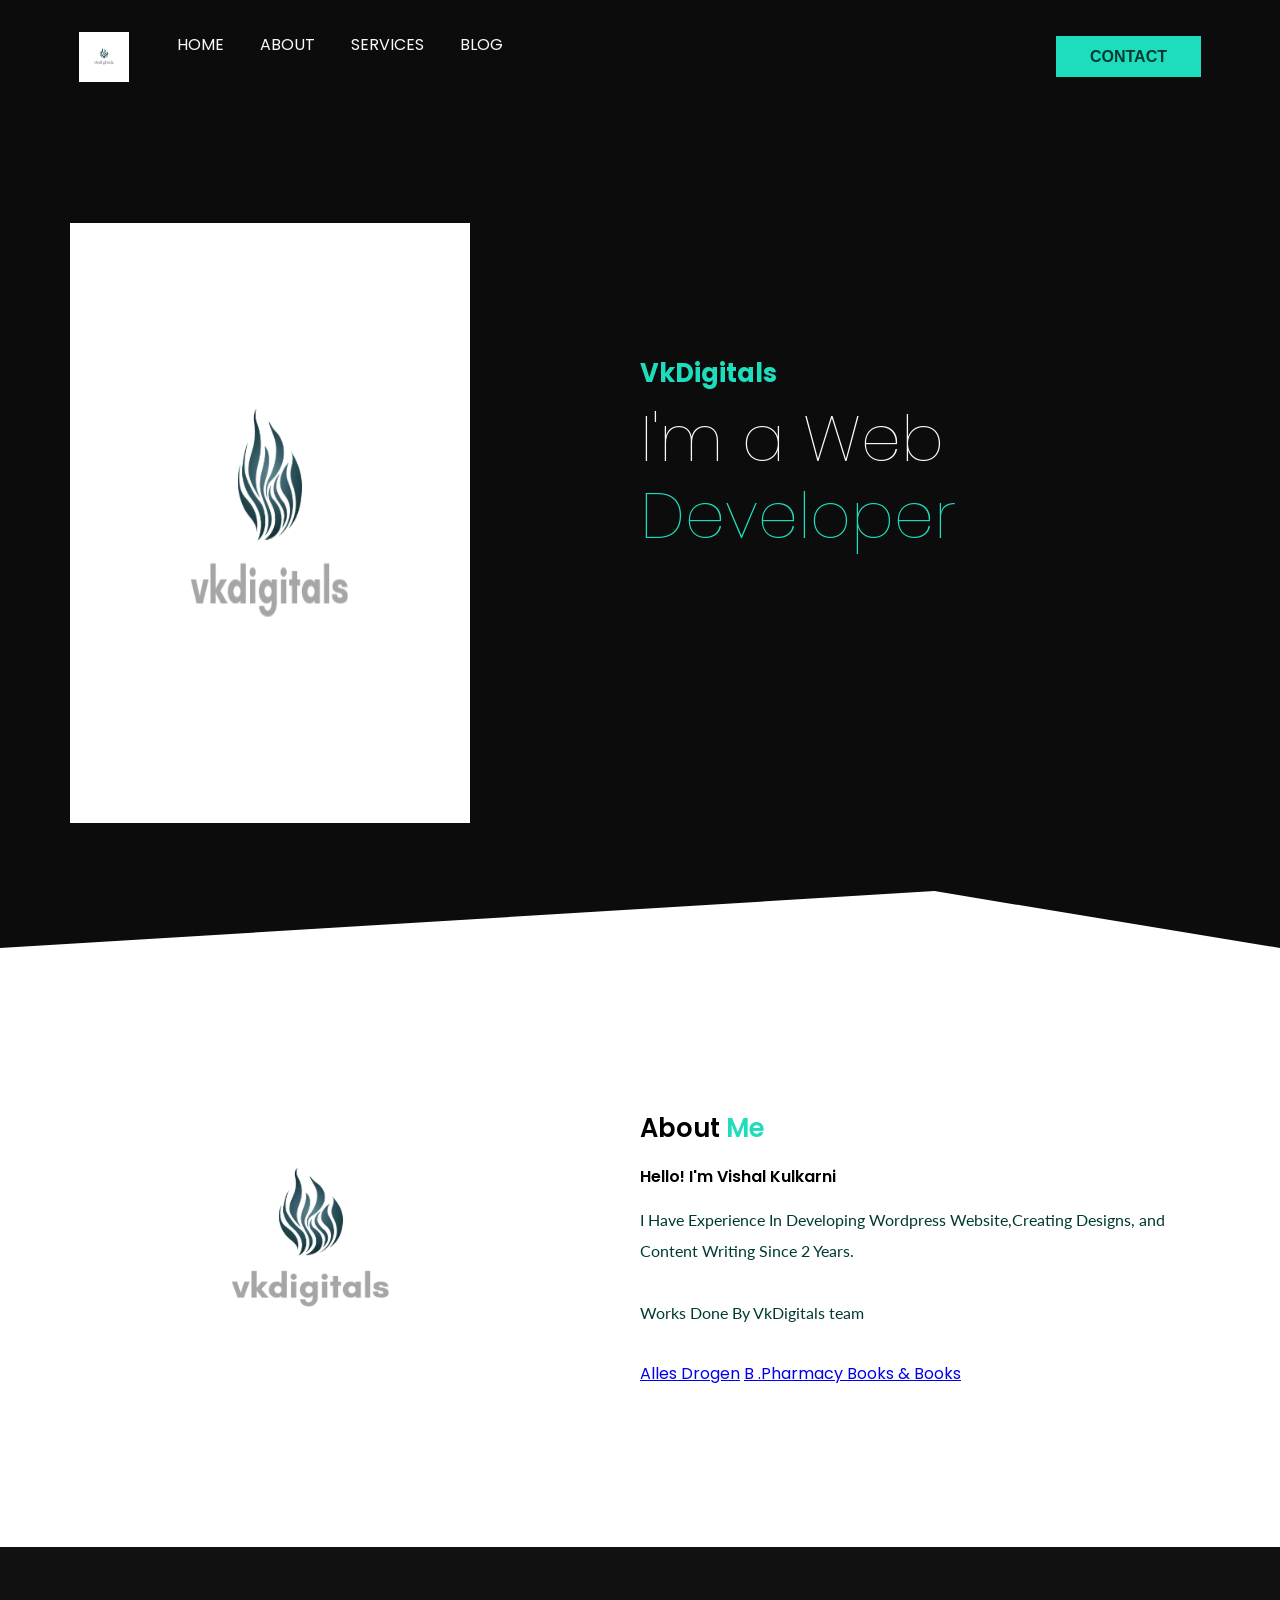
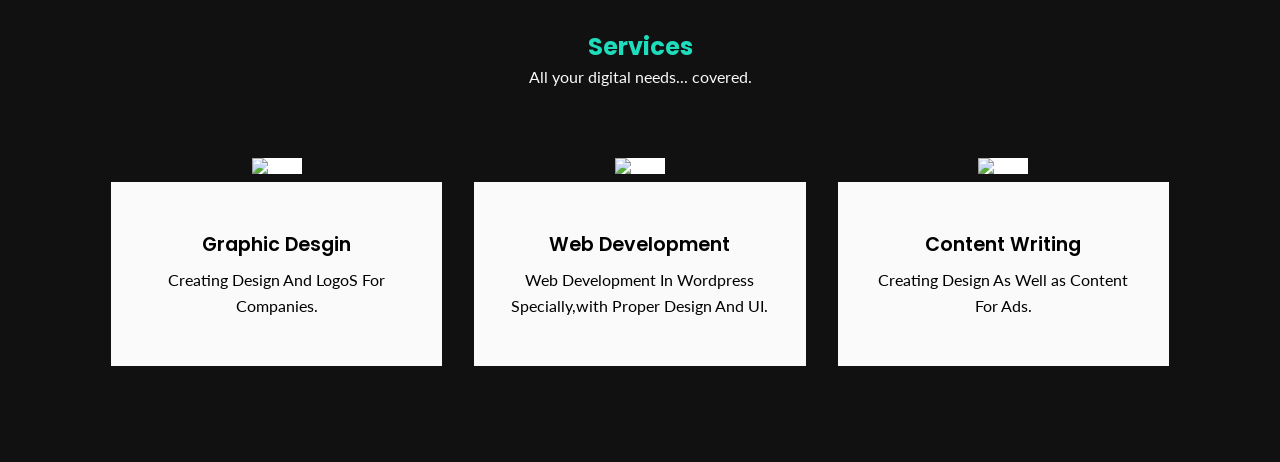
==== index.html @ 3aa5306c "Update index.html" ====
<!DOCTYPE html>
<html lang="en">

<head>
    <meta http-equiv="X-UA-Compatible" content="IE=edge" />
    <meta name="viewport" content="width=device-width, initial-scale=1.0" />
    <link rel="preconnect" href="https://fonts.googleapis.com" />
    <link rel="preconnect" href="https://fonts.gstatic.com" crossorigin />
    <link rel="preconnect" href="https://fonts.googleapis.com" />
    <link rel="preconnect" href="https://fonts.gstatic.com" crossorigin />
    <link href="https://fonts.googleapis.com/css2?family=Lato:wght@100;400;700&family=Poppins:wght@200&display=swap"
        rel="stylesheet" />
    <link href="https://fonts.googleapis.com/css2?family=Poppins:wght@200&display=swap" rel="stylesheet" />
    <style type="text/css">@import "utilities.css";
:root {
  --primary: rgb(29, 221, 189);
  --bgDark: rgb(12, 12, 12);
  --white: rgb(250, 250, 250);
  --secondary: rgb(0, 59, 50);
  --bgLight: rgb(190, 181, 181);
}

* {
  padding: 0;
  margin: 0;
  box-sizing: border-box;
  -webkit-font-smoothing: antialiased;
}
header {
  background-color: var(--bgDark);
  clip-path: polygon(0 0, 100% 0, 100% 100%, 73% 94%, 0 100%);
}
header nav .left a {
  color: var(--white);
  text-decoration: none;
  margin-right: 2rem;
  text-transform: uppercase;
  transition: all 0.2s ease;
}
header nav .left a:hover {
  color: var(--primary);
}
header nav {
  padding: 2rem 0;
}
header nav .logo {
  margin-right: 3rem;
}

body {
  font-family: "Poppins", sans-serif;
}
.container {
  max-width: 1152px;
  padding: 0 15px;
  margin: 0 auto;
}
.hero {
  padding-top: 2rem;
  padding-bottom: 3rem;
}
.hero .left img {
  width: 400px;
  height: 600px;
  margin: 70px;
}
.hero .right {
  color: var(--white);
  margin-top: -7rem;
}
.hero .right h6 {
  font-size: 1.6rem;
  color: var(--primary);
  margin-bottom: 0.5rem;
}
.hero .right h1 {
  font-size: 4rem;
  font-weight: 100;
  line-height: 1.2;
  margin-bottom: 2rem;
}
.hero .right h1 span {
  color: var(--primary);
}
.hero .right p {
  line-height: 1.9;
  margin-bottom: 2rem;
}

section {
  padding: 6rem;
}
section.about h1 {
  margin-bottom: 1rem;
  font-size: 1.6rem;
  font-weight: 600;
}
section.about h1 span {
  color: var(--primary);
}
section.about h3 {
  font-size: 1rem;
  margin-bottom: 1rem;
  font-weight: 600;
}
section.about p {
  font-family: "Lato", sans-serif;
  color: var(--secondary);
  line-height: 1.9rem;
  margin-bottom: 2rem;
}
section.about .socials {
  display: flex;
}
section.about .socials a {
  display: flex;
  align-items: center;
  justify-content: center;
  width: 35px;
  margin-right: 0.8rem;
  border-radius: 50%;
}
section.about .socials a:hover {
  background: var(--primary);
}

section.services {
  background: rgb(17, 17, 17);
}
.services-head {
  color: rgb(10, 9, 9);
  text-align: center;
  margin-bottom: 1rem;
  line-height: 0.5rem;
  color: var(--primary);
}
.services-head + p {
  color: var(--white);
  font-family: "Lato", sans-serif;
  margin-bottom: 1rem;
  text-align: center;
  margin-bottom: 6rem;
  font-weight: 400;
}
.card img {
  width: 50px;
  background: white;
}
section.services .card-grid {
  display: grid;
  grid-template-columns: repeat(3, 1fr);
  column-gap: 2rem;
}
section.services .card-grid .card {
  background: var(--white);
  padding: 3rem 2rem;
  position: relative;
  text-align: center;
  transition: all 0.2s ease;
}
section.services .card-grid .card img {
  position: absolute;
  top: -1.5rem;
  left: 50%;
  transform: translateX(-50%);
  color: var();
}
section.services .card-grid .card h2 {
  font-weight: 600;
  font-size: 1.2rem;
  margin-bottom: 0.5rem;
}
section.services .card-grid .card p {
  font-family: "Lato", sans-serif;
  color: var(--seconday);
  line-height: 1.6;
}
section.services .card-grid .card:hover {
  background: var(--primary);
}
section.services .card-grid .card:hover h2 {
  color: var(--white);
}
section.services .card-grid .card:hover p {
  color: var(--white);
}
.flex {
  display: flex;
}
.items-centre {
  align-items: center;
}
.justify-between {
  justify-content: space-between;
}
.justify-center {
  justify-content: center;
}
.justify-right {
  justify-content: right;
}
.btn {
  padding: 0.6rem 2rem;
  font-size: 1rem;
  font-weight: 600;
  border: 2px solid transparent;
  outline: none;
  cursor: pointer;
  text-transform: uppercase;
  transition: all 0.2s ease;
}
.btn-primary {
  background-color: var(--primary);
  color: var(--secondary);
  margin-top: -15rem;
}
.btn-primary:hover {
  background: transparent;
  border-color: var(--primary);
  color: var(--primary);
}
.flex-1 {
  flex: 1;
}
.btn-secondary {
  background: transparent;
  color: var(--primary);
  border-color: var(--primary);
}
.btn-secondary:hover {
  background: var(--primary);
  color: var(--secondary);
}

</style>
    <title>Portfolio</title>
</head>

<body>
    <header>
    
        <div class="container">
            <nav class="flex items-centre justify-between">
                <div class="left flex justfiy-right">
                    <div class="logo"> <img src="20221112_121306_0000.png" width="50px" alt="logo"> </div>
                    <div> <a href="#">Home</a> <a href="#">About</a> <a href="#">Services</a> <a href="#">Blog</a></li>
 </div>
                </div>
                <div class="right"> <button class="btn btn-primary">Contact</button> </div>
            </nav>
        </div>
        <div class="hero flex items-centre justify-between">
            <div class="left flex-1 justify-center">
                <img src="20221112_121306_0000.png" />
            </div>
            <div class="right flex-1">
                <h6>VkDigitals</h6>
                <h1>
                    I'm a Web<br />
                    <span>Developer</span>
                </h1>
            </div>
        </div>
    </header>

    <section class="about">
        <div class="container flex items-centre">
            <div class="left flex-1 justify-right">
                <img src="20221112_121306_0000.png"
                    height="400px" alt="profile pic" />
            </div>
            <div class="right flex-1">
                <h1>About <span>Me</span></h1>
                <h3>Hello! I'm Vishal Kulkarni </h3>
                <p>
                   I Have Experience In Developing Wordpress Website,Creating Designs, and Content Writing Since 2 Years.
                </p>
                <p>Works Done By VkDigitals team</P>
            <a href="https://vkdigital29.github.io/Alles-Drogen/">Alles Drogen</a>
            <a href="https://vkdigital29.github.io/B.pharmacy/">B .Pharmacy Books & Books</a>
            </div>
        </div>
    </section>
    <section class="services">
        <div class="container">
            <h1 class="services-head">Services</h1>
            <p>All your digital needs... covered.</p>
            <div class="card-grid">
                <div class="card">
                    <img src="https://source.unsplash.com/1600x900/?nature,water" />
                    <h2>Graphic Desgin</h2>
                    <p>
                        Creating Design And LogoS For Companies.
                    </p>
                </div>
                <div class="card">
                    <img src="https://source.unsplash.com/1600x900/?boy,men" />
                    <h2>Web Development</h2>
                    <p>
                        Web Development In Wordpress Specially,with Proper Design And UI.
                    </p>
                </div>
                <div class="card">
                    <img src="https://source.unsplash.com/1600x900/?car,bike" />
                    <h2>Content Writing</h2>
                    <p>
                        Creating Design As Well as Content For Ads.
                    </p>
                </div>
            </div>
        </div>
    </section>

</body>

</html>
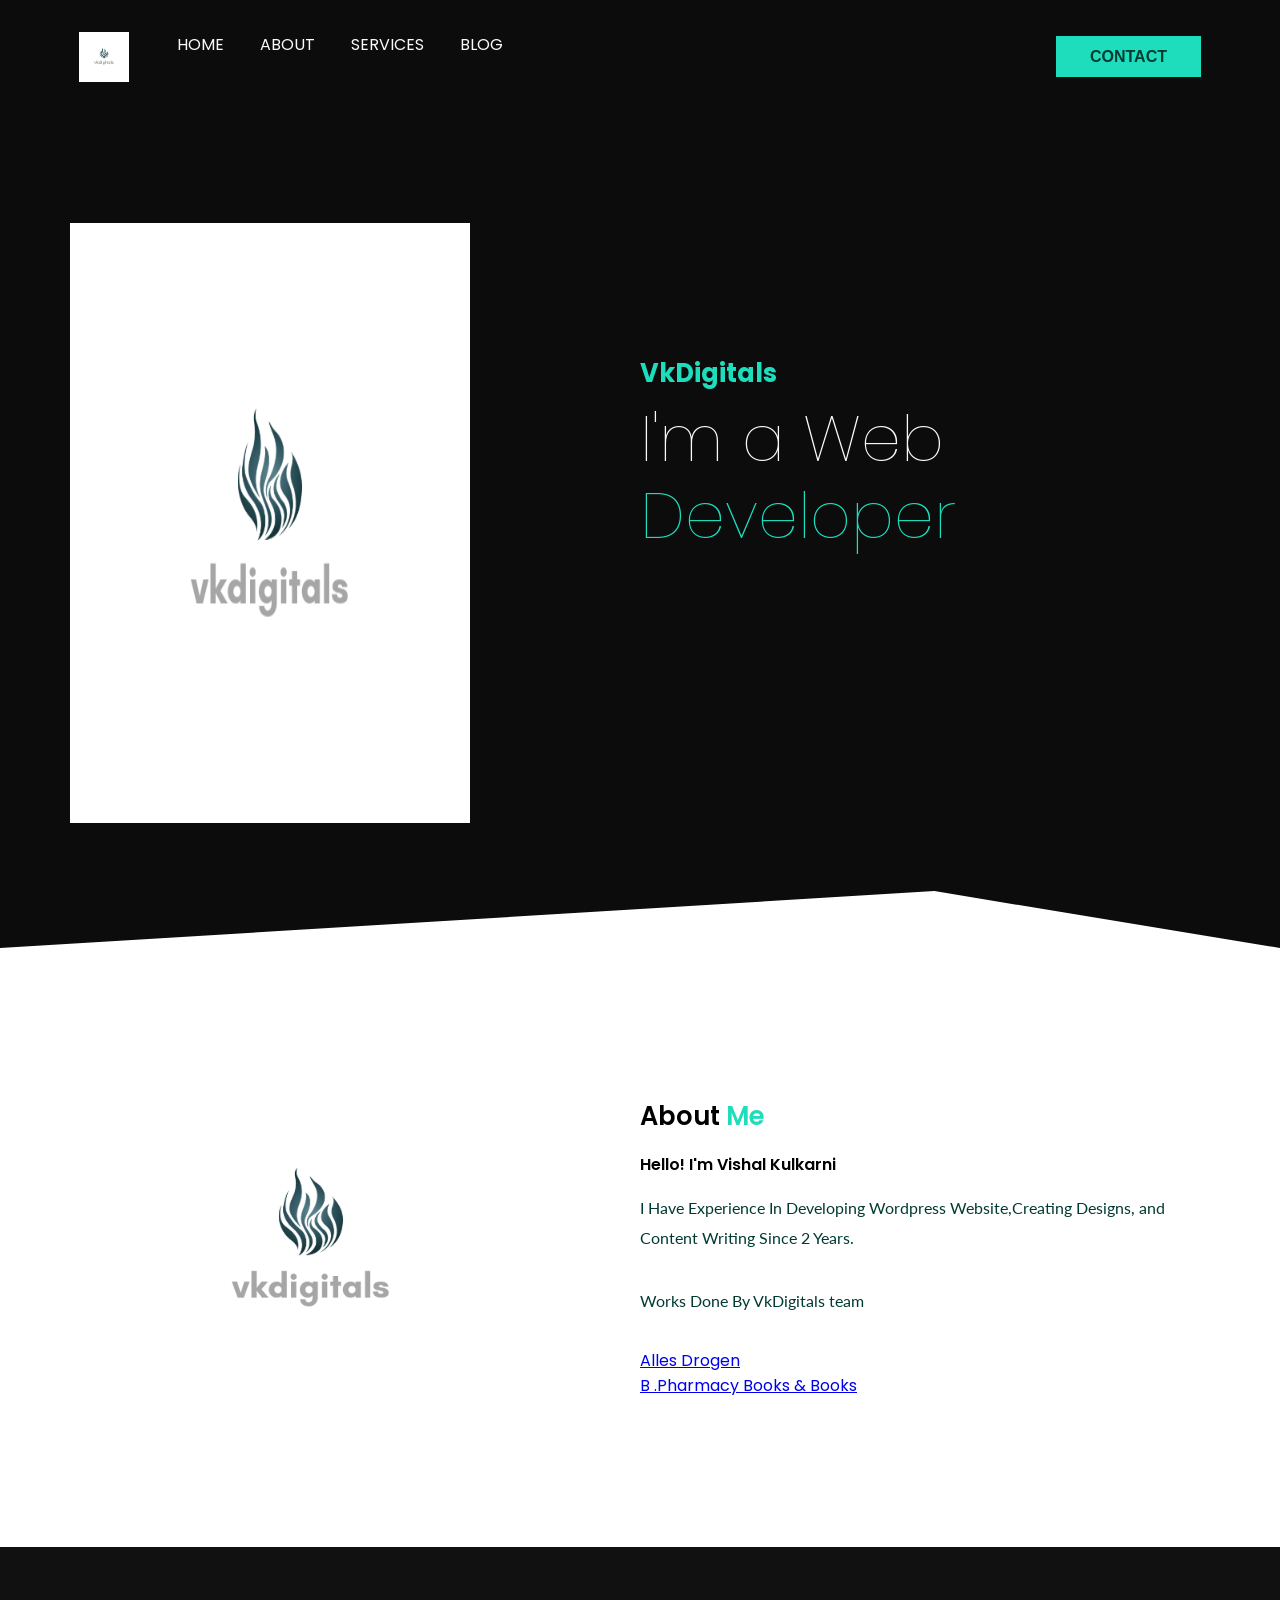
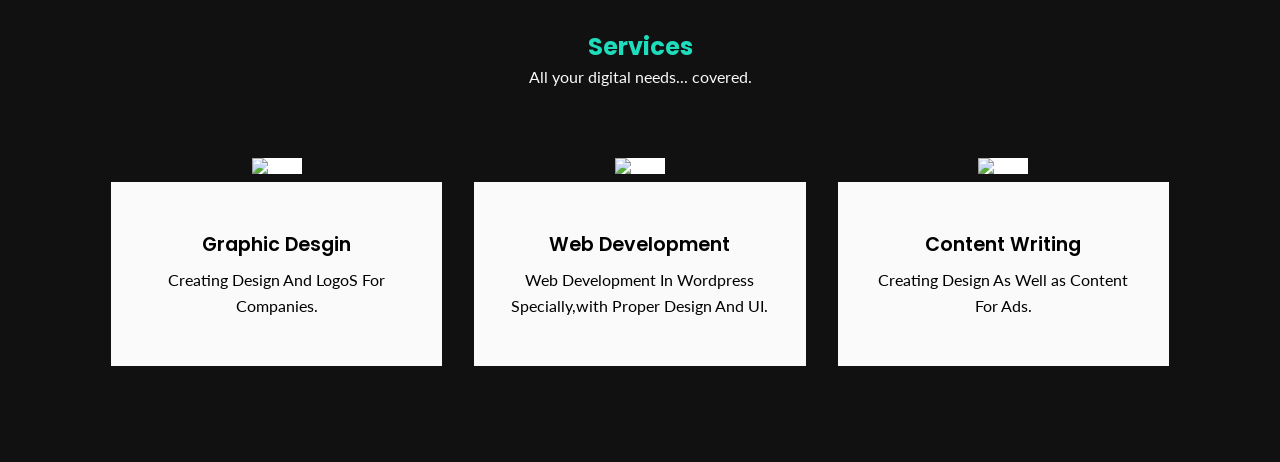
==== commit acba4dc6: "Update index.html" ====
--- a/index.html
+++ b/index.html
@@ -277,7 +277,7 @@
                    I Have Experience In Developing Wordpress Website,Creating Designs, and Content Writing Since 2 Years.
                 </p>
                 <p>Works Done By VkDigitals team</P>
-            <a href="https://vkdigital29.github.io/Alles-Drogen/">Alles Drogen</a>
+            <a href="https://vkdigital29.github.io/Alles-Drogen/">Alles Drogen</a><br>
             <a href="https://vkdigital29.github.io/B.pharmacy/">B .Pharmacy Books & Books</a>
             </div>
         </div>
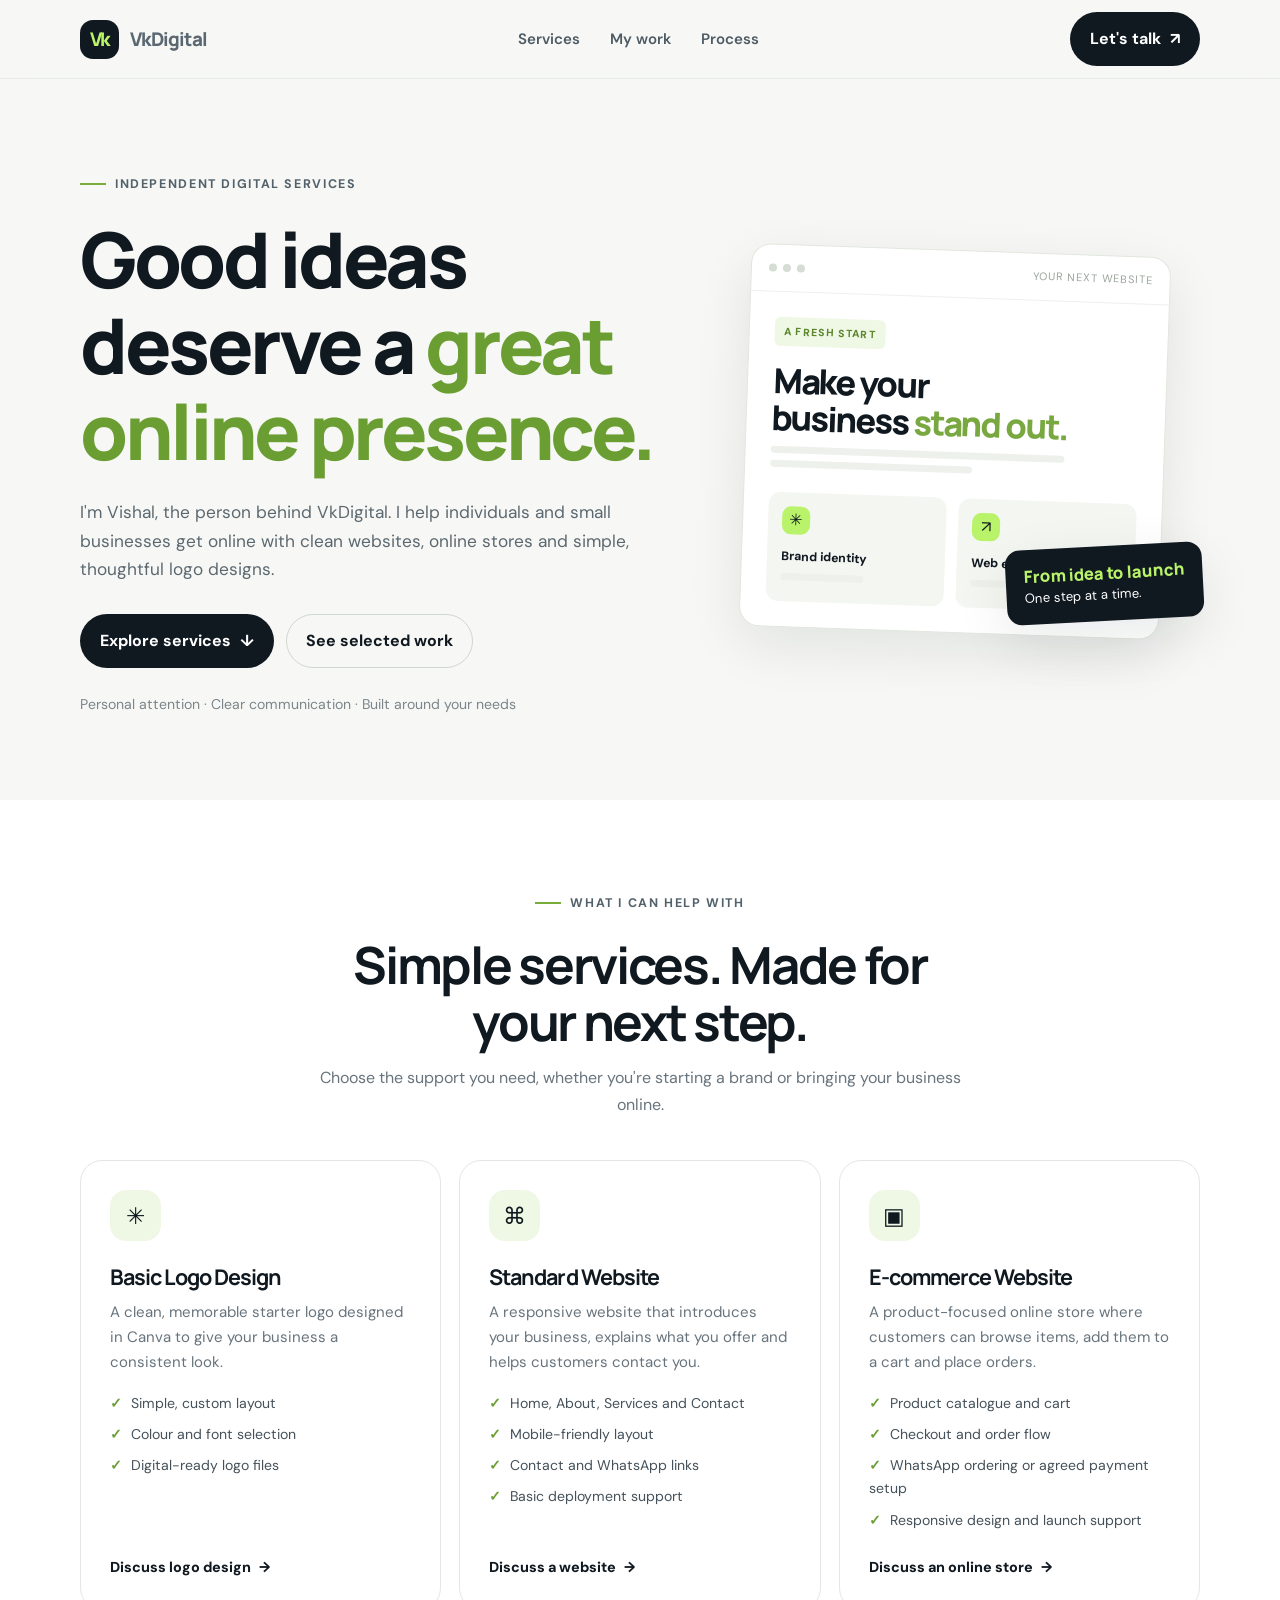
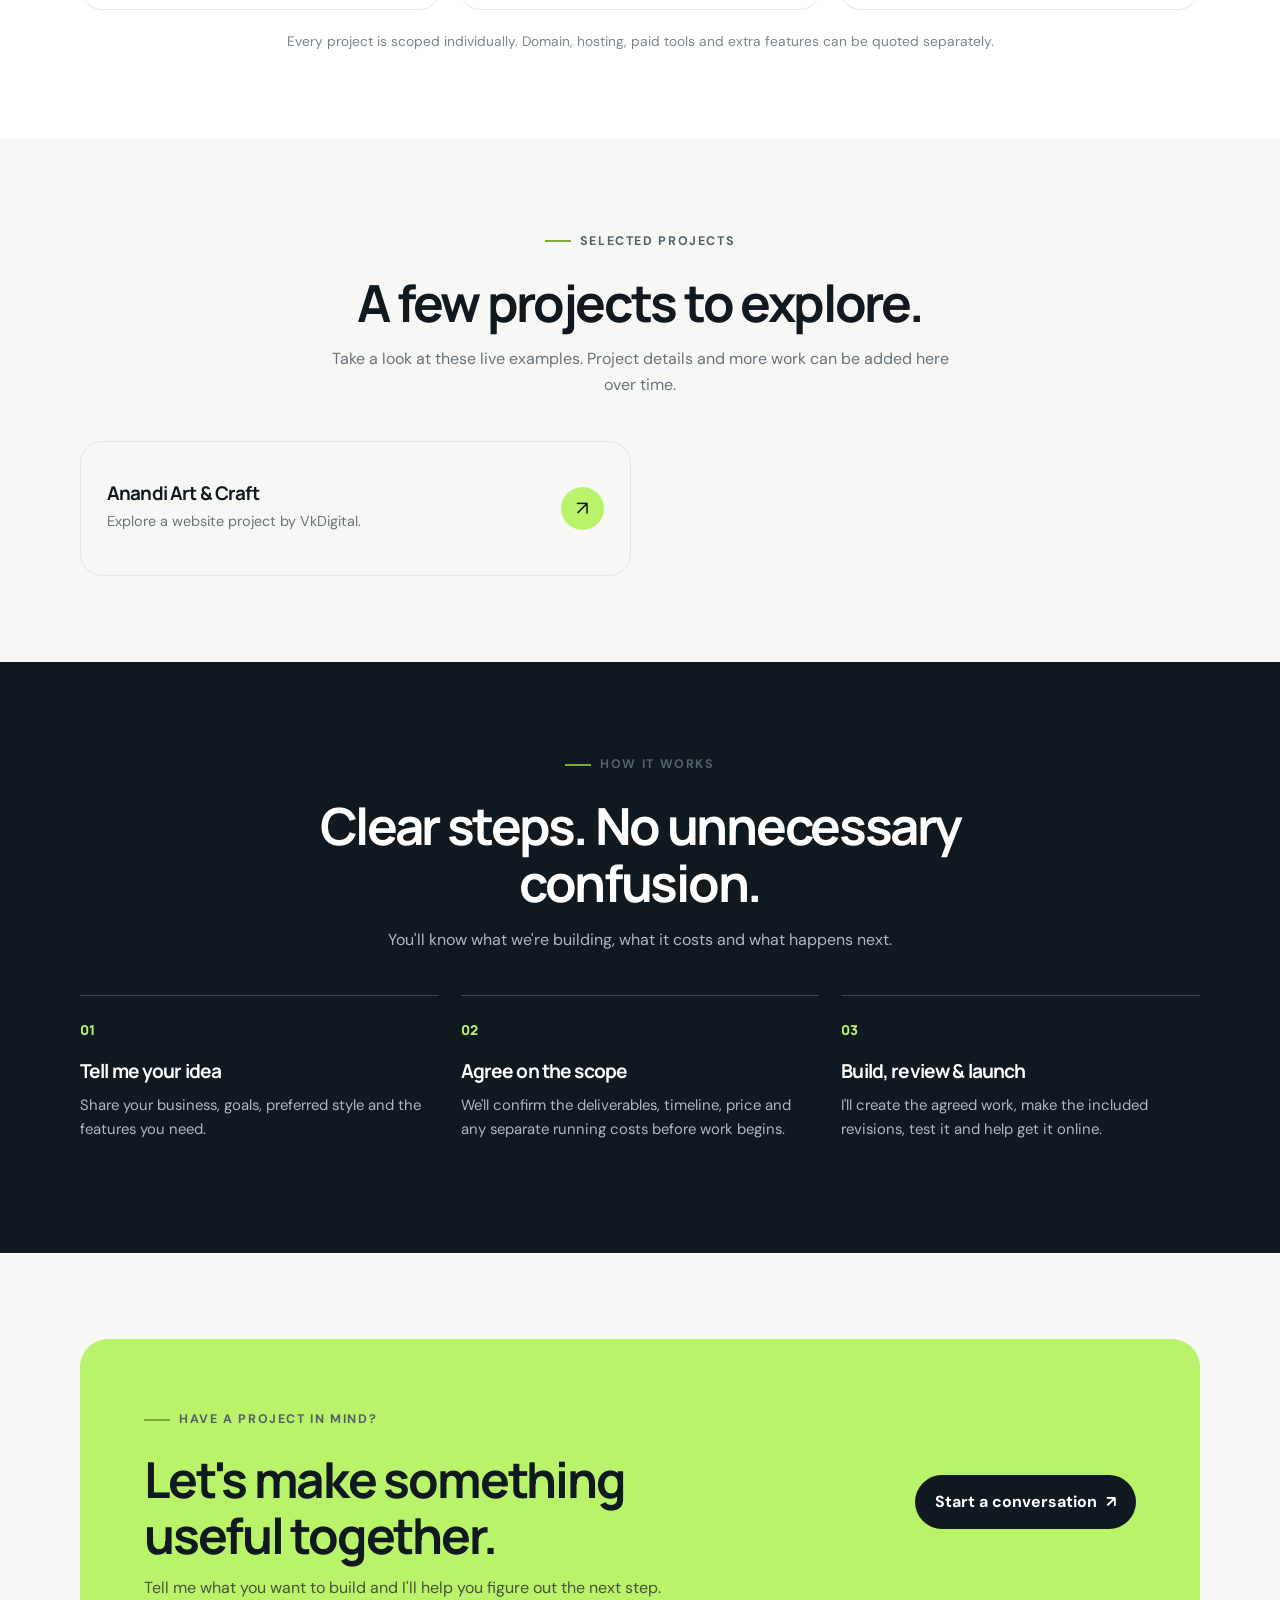
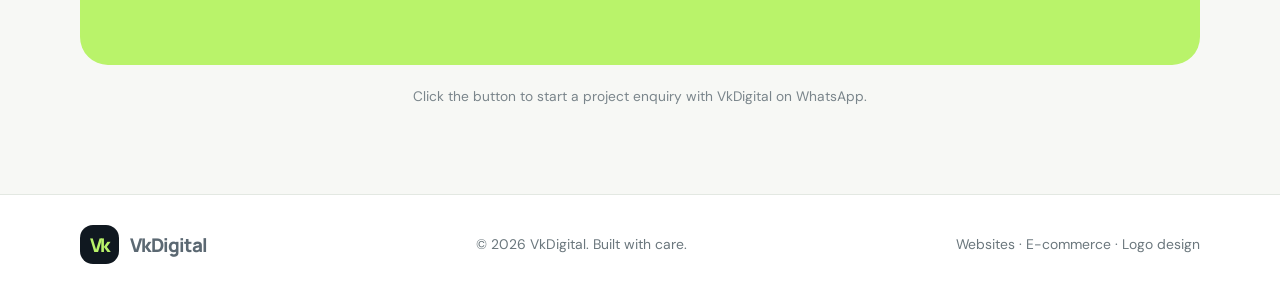
==== commit 20637b34: "Rename index-3.html to index.html" ====
--- a/index.html
+++ b/index.html
@@ -1,317 +1,873 @@
-
-<!DOCTYPE html>
-<html lang="en">
-
-<head>
-    <meta http-equiv="X-UA-Compatible" content="IE=edge" />
-    <meta name="viewport" content="width=device-width, initial-scale=1.0" />
-    <link rel="preconnect" href="https://fonts.googleapis.com" />
-    <link rel="preconnect" href="https://fonts.gstatic.com" crossorigin />
-    <link rel="preconnect" href="https://fonts.googleapis.com" />
-    <link rel="preconnect" href="https://fonts.gstatic.com" crossorigin />
-    <link href="https://fonts.googleapis.com/css2?family=Lato:wght@100;400;700&family=Poppins:wght@200&display=swap"
-        rel="stylesheet" />
-    <link href="https://fonts.googleapis.com/css2?family=Poppins:wght@200&display=swap" rel="stylesheet" />
-    <style type="text/css">@import "utilities.css";
-:root {
-  --primary: rgb(29, 221, 189);
-  --bgDark: rgb(12, 12, 12);
-  --white: rgb(250, 250, 250);
-  --secondary: rgb(0, 59, 50);
-  --bgLight: rgb(190, 181, 181);
-}
-
-* {
-  padding: 0;
-  margin: 0;
-  box-sizing: border-box;
-  -webkit-font-smoothing: antialiased;
-}
-header {
-  background-color: var(--bgDark);
-  clip-path: polygon(0 0, 100% 0, 100% 100%, 73% 94%, 0 100%);
-}
-header nav .left a {
-  color: var(--white);
-  text-decoration: none;
-  margin-right: 2rem;
-  text-transform: uppercase;
-  transition: all 0.2s ease;
-}
-header nav .left a:hover {
-  color: var(--primary);
-}
-header nav {
-  padding: 2rem 0;
-}
-header nav .logo {
-  margin-right: 3rem;
-}
-
-body {
-  font-family: "Poppins", sans-serif;
-}
-.container {
-  max-width: 1152px;
-  padding: 0 15px;
-  margin: 0 auto;
-}
-.hero {
-  padding-top: 2rem;
-  padding-bottom: 3rem;
-}
-.hero .left img {
-  width: 400px;
-  height: 600px;
-  margin: 70px;
-}
-.hero .right {
-  color: var(--white);
-  margin-top: -7rem;
-}
-.hero .right h6 {
-  font-size: 1.6rem;
-  color: var(--primary);
-  margin-bottom: 0.5rem;
-}
-.hero .right h1 {
-  font-size: 4rem;
-  font-weight: 100;
-  line-height: 1.2;
-  margin-bottom: 2rem;
-}
-.hero .right h1 span {
-  color: var(--primary);
-}
-.hero .right p {
-  line-height: 1.9;
-  margin-bottom: 2rem;
-}
-
-section {
-  padding: 6rem;
-}
-section.about h1 {
-  margin-bottom: 1rem;
-  font-size: 1.6rem;
-  font-weight: 600;
-}
-section.about h1 span {
-  color: var(--primary);
-}
-section.about h3 {
-  font-size: 1rem;
-  margin-bottom: 1rem;
-  font-weight: 600;
-}
-section.about p {
-  font-family: "Lato", sans-serif;
-  color: var(--secondary);
-  line-height: 1.9rem;
-  margin-bottom: 2rem;
-}
-section.about .socials {
-  display: flex;
-}
-section.about .socials a {
-  display: flex;
-  align-items: center;
-  justify-content: center;
-  width: 35px;
-  margin-right: 0.8rem;
-  border-radius: 50%;
-}
-section.about .socials a:hover {
-  background: var(--primary);
-}
-
-section.services {
-  background: rgb(17, 17, 17);
-}
-.services-head {
-  color: rgb(10, 9, 9);
-  text-align: center;
-  margin-bottom: 1rem;
-  line-height: 0.5rem;
-  color: var(--primary);
-}
-.services-head + p {
-  color: var(--white);
-  font-family: "Lato", sans-serif;
-  margin-bottom: 1rem;
-  text-align: center;
-  margin-bottom: 6rem;
-  font-weight: 400;
-}
-.card img {
-  width: 50px;
-  background: white;
-}
-section.services .card-grid {
-  display: grid;
-  grid-template-columns: repeat(3, 1fr);
-  column-gap: 2rem;
-}
-section.services .card-grid .card {
-  background: var(--white);
-  padding: 3rem 2rem;
-  position: relative;
-  text-align: center;
-  transition: all 0.2s ease;
-}
-section.services .card-grid .card img {
-  position: absolute;
-  top: -1.5rem;
-  left: 50%;
-  transform: translateX(-50%);
-  color: var();
-}
-section.services .card-grid .card h2 {
-  font-weight: 600;
-  font-size: 1.2rem;
-  margin-bottom: 0.5rem;
-}
-section.services .card-grid .card p {
-  font-family: "Lato", sans-serif;
-  color: var(--seconday);
-  line-height: 1.6;
-}
-section.services .card-grid .card:hover {
-  background: var(--primary);
-}
-section.services .card-grid .card:hover h2 {
-  color: var(--white);
-}
-section.services .card-grid .card:hover p {
-  color: var(--white);
-}
-.flex {
-  display: flex;
-}
-.items-centre {
-  align-items: center;
-}
-.justify-between {
-  justify-content: space-between;
-}
-.justify-center {
-  justify-content: center;
-}
-.justify-right {
-  justify-content: right;
-}
-.btn {
-  padding: 0.6rem 2rem;
-  font-size: 1rem;
-  font-weight: 600;
-  border: 2px solid transparent;
-  outline: none;
-  cursor: pointer;
-  text-transform: uppercase;
-  transition: all 0.2s ease;
-}
-.btn-primary {
-  background-color: var(--primary);
-  color: var(--secondary);
-  margin-top: -15rem;
-}
-.btn-primary:hover {
-  background: transparent;
-  border-color: var(--primary);
-  color: var(--primary);
-}
-.flex-1 {
-  flex: 1;
-}
-.btn-secondary {
-  background: transparent;
-  color: var(--primary);
-  border-color: var(--primary);
-}
-.btn-secondary:hover {
-  background: var(--primary);
-  color: var(--secondary);
-}
-
-</style>
-    <title>Portfolio</title>
-</head>
-
-<body>
-    <header>
-    
-        <div class="container">
-            <nav class="flex items-centre justify-between">
-                <div class="left flex justfiy-right">
-                    <div class="logo"> <img src="20221112_121306_0000.png" width="50px" alt="logo"> </div>
-                    <div> <a href="#">Home</a> <a href="#">About</a> <a href="#">Services</a> <a href="#">Blog</a></li>
- </div>
-                </div>
-                <div class="right"> <button class="btn btn-primary">Contact</button> </div>
-            </nav>
-        </div>
-        <div class="hero flex items-centre justify-between">
-            <div class="left flex-1 justify-center">
-                <img src="20221112_121306_0000.png" />
-            </div>
-            <div class="right flex-1">
-                <h6>VkDigitals</h6>
-                <h1>
-                    I'm a Web<br />
-                    <span>Developer</span>
-                </h1>
-            </div>
-        </div>
-    </header>
-
-    <section class="about">
-        <div class="container flex items-centre">
-            <div class="left flex-1 justify-right">
-                <img src="20221112_121306_0000.png"
-                    height="400px" alt="profile pic" />
-            </div>
-            <div class="right flex-1">
-                <h1>About <span>Me</span></h1>
-                <h3>Hello! I'm Vishal Kulkarni </h3>
-                <p>
-                   I Have Experience In Developing Wordpress Website,Creating Designs, and Content Writing Since 2 Years.
-                </p>
-                <p>Works Done By VkDigitals team</P>
-            <a href="https://vkdigital29.github.io/Alles-Drogen/">Alles Drogen</a><br>
-            <a href="https://vkdigital29.github.io/B.pharmacy/">B .Pharmacy Books & Books</a>
-            </div>
-        </div>
-    </section>
-    <section class="services">
-        <div class="container">
-            <h1 class="services-head">Services</h1>
-            <p>All your digital needs... covered.</p>
-            <div class="card-grid">
-                <div class="card">
-                    <img src="https://source.unsplash.com/1600x900/?nature,water" />
-                    <h2>Graphic Desgin</h2>
-                    <p>
-                        Creating Design And LogoS For Companies.
-                    </p>
-                </div>
-                <div class="card">
-                    <img src="https://source.unsplash.com/1600x900/?boy,men" />
-                    <h2>Web Development</h2>
-                    <p>
-                        Web Development In Wordpress Specially,with Proper Design And UI.
-                    </p>
-                </div>
-                <div class="card">
-                    <img src="https://source.unsplash.com/1600x900/?car,bike" />
-                    <h2>Content Writing</h2>
-                    <p>
-                        Creating Design As Well as Content For Ads.
-                    </p>
-                </div>
-            </div>
-        </div>
-    </section>
-
-</body>
-
-</html>
+<!doctype html>
+<html lang="en">
+<head>
+    <meta charset="utf-8">
+    <meta name="viewport" content="width=device-width, initial-scale=1">
+    <meta name="theme-color" content="#101820">
+    <meta name="description" content="VkDigital creates clean, useful websites and simple logo designs for growing businesses.">
+    <title>VkDigital | Websites & Logo Design</title>
+    <link rel="preconnect" href="https://fonts.googleapis.com">
+    <link rel="preconnect" href="https://fonts.gstatic.com" crossorigin>
+    <link href="https://fonts.googleapis.com/css2?family=DM+Sans:wght@400;500;600;700&family=Manrope:wght@400;500;600;700;800&display=swap" rel="stylesheet">
+    <style>
+:root {
+        --ink: #101820;
+        --ink-soft: #24313c;
+        --paper: #f7f8f5;
+        --white: #fff;
+        --muted: #68747d;
+        --accent: #b9f36a;
+        --line: #e3e8e2;
+        --radius: 22px;
+        --shadow: 0 18px 55px rgba(16,24,32,.09)
+    }
+        * {
+            box-sizing: border-box;
+            margin: 0;
+            padding: 0
+        }
+        html {
+            scroll-behavior: smooth;
+            scroll-padding-top: 90px
+        }
+        body {
+            font-family: 'DM Sans',sans-serif;
+            color: var(--ink);
+            background: var(--paper);
+            line-height: 1.65
+        }
+        a {
+            color: inherit;
+            text-decoration: none
+        }
+        button,a {
+            -webkit-tap-highlight-color: transparent
+        }
+        .wrap {
+            width: min(1120px,calc(100% - 40px));
+            margin-inline: auto
+        }
+        .site-header {
+            position: sticky;
+            top: 0;
+            z-index: 10;
+            background: rgba(247,248,245,.9);
+            backdrop-filter: blur(14px);
+            border-bottom: 1px solid rgba(227,232,226,.8)
+        }
+        nav {
+            min-height: 78px;
+            display: flex;
+            align-items: center;
+            justify-content: space-between;
+            gap: 24px
+        }
+        .brand {
+            display: flex;
+            align-items: center;
+            gap: 11px;
+            font: 800 1.18rem 'Manrope',sans-serif;
+            letter-spacing: -.04em
+        }
+        .brand-mark {
+            width: 39px;
+            height: 39px;
+            display: grid;
+            place-items: center;
+            background: var(--ink);
+            color: var(--accent);
+            border-radius: 13px;
+            font-weight: 800;
+            letter-spacing: -.08em
+        }
+        .brand span:last-child {
+            color: #5b6872
+        }
+        .nav-links {
+            display: flex;
+            align-items: center;
+            gap: 30px;
+            color: #4e5b64;
+            font-size: .94rem;
+            font-weight: 600
+        }
+        .nav-links a:hover {
+            color: #111
+        }
+        .button {
+            display: inline-flex;
+            align-items: center;
+            justify-content: center;
+            gap: 9px;
+            padding: 13px 19px;
+            border-radius: 999px;
+            font-weight: 700;
+            border: 1px solid transparent;
+            transition: transform .2s,background .2s;
+            cursor: pointer
+        }
+        .button:hover {
+            transform: translateY(-2px)
+        }
+        .button-dark {
+            background: var(--ink);
+            color: white
+        }
+
+        .button-dark:hover {
+            background: #273641
+        }
+        .button-lime {
+            background: var(--accent);
+            color: var(--ink)
+        }
+        .button-outline {
+            border-color: #cfd7cf;
+            background: transparent
+        }
+        .hero {
+            padding: 88px 0 84px;
+            overflow: hidden
+        }
+        .hero-grid {
+            display: grid;
+            grid-template-columns: 1.08fr .92fr;
+            align-items: center;
+            gap: 54px
+        }
+        .eyebrow {
+            display: inline-flex;
+            align-items: center;
+            gap: 9px;
+            color: #52616a;
+            font-weight: 700;
+            font-size: .78rem;
+            letter-spacing: .13em;
+            text-transform: uppercase;
+            margin-bottom: 22px
+        }
+        .eyebrow:before {
+            content: '';
+            width: 26px;
+            height: 2px;
+            background: #78ad3a
+        }
+        h1,h2,h3 {
+            font-family: 'Manrope',sans-serif;
+            letter-spacing: -.045em;
+            line-height: 1.12
+        }
+        h1 {
+            font-size: clamp(2.8rem,6vw,5.2rem);
+            max-width: 690px;
+            font-weight: 800
+        }
+        h1 em {
+            font-style: normal;
+            color: #6a9e32
+        }
+        .hero-copy {
+            max-width: 555px;
+            margin: 24px 0 30px;
+            color: #5c6870;
+            font-size: 1.08rem
+        }
+        .hero-actions {
+            display: flex;
+            flex-wrap: wrap;
+            gap: 12px
+        }
+        .trust-line {
+            margin-top: 25px;
+            color: #7b858a;
+            font-size: .88rem
+        }
+        .visual {
+            min-height: 420px;
+            position: relative;
+            display: grid;
+            place-items: center
+        }
+        .visual-glow {
+            position: absolute;
+            width: 350px;
+            height: 350px;
+            border-radius: 50%;
+            background: #e4f5cf;
+            filter: blur(2px)
+        }
+        .mock-window {
+            position: relative;
+            width: min(100%,420px);
+            background: #fff;
+            border: 1px solid #e1e7de;
+            border-radius: 20px;
+            box-shadow: var(--shadow);
+            overflow: hidden;
+            transform: rotate(2deg)
+        }
+        .window-top {
+            display: flex;
+            align-items: center;
+            gap: 6px;
+            padding: 14px 17px;
+            border-bottom: 1px solid #edf0eb
+        }
+        .dot {
+            width: 8px;
+            height: 8px;
+            border-radius: 50%;
+            background: #d6ddd4
+        }
+
+        .window-label {
+            margin-left: auto;
+            font-size: .68rem;
+            color: #9aa39b;
+            letter-spacing: .08em
+        }
+        .mock-content {
+            padding: 25px
+        }
+        .mock-tag {
+            display: inline-block;
+            font-size: .65rem;
+            font-weight: 800;
+            letter-spacing: .13em;
+            color: #5d862e;
+            background: #eff8e5;
+            padding: 6px 9px;
+            border-radius: 6px
+        }
+        .mock-title {
+            font: 800 2.15rem/1.06 'Manrope',sans-serif;
+            letter-spacing: -.06em;
+            margin: 16px 0 11px
+        }
+        .mock-title span {
+            color: #78a83f
+        }
+        .mock-line {
+            height: 7px;
+            background: #edf0eb;
+            border-radius: 10px;
+            margin: 7px 0;
+            width: 80%
+        }
+
+        .mock-line.short {
+            width: 55%
+        }
+        .mock-cards {
+            display: grid;
+            grid-template-columns: 1fr 1fr;
+            gap: 12px;
+            margin-top: 25px
+        }
+        .mock-card {
+            padding: 14px;
+            border-radius: 12px;
+            background: #f4f6f1;
+            min-height: 90px
+        }
+
+        .mock-card b {
+            display: block;
+            font-size: .77rem;
+            margin: 12px 0 3px
+        }
+
+        .mock-icon {
+            width: 28px;
+            height: 28px;
+            border-radius: 9px;
+            background: var(--accent);
+            display: grid;
+            place-items: center;
+            font-size: 1rem
+        }
+        .floating-note {
+            position: absolute;
+            right: -3px;
+            bottom: 31px;
+            padding: 15px 18px;
+            background: var(--ink);
+            color: white;
+            border-radius: 15px;
+            box-shadow: var(--shadow);
+            font-size: .82rem;
+            transform: rotate(-3deg)
+        }
+
+        .floating-note strong {
+            display: block;
+            color: var(--accent);
+            font: 800 1.05rem 'Manrope',sans-serif
+        }
+        .section {
+            padding: 86px 0
+        }
+
+        .section-white {
+            background: #fff
+        }
+
+        .section-dark {
+            background: var(--ink);
+            color: #fff
+        }
+        .section-head {
+            max-width: 650px;
+            margin: 0 auto 42px;
+            text-align: center
+        }
+
+        .section-head .eyebrow {
+            justify-content: center
+        }
+
+        .section-head h2 {
+            font-size: clamp(2rem,4vw,3.2rem);
+            margin-bottom: 15px
+        }
+
+        .section-head p {
+            color: var(--muted)
+        }
+
+        .section-dark .section-head p {
+            color: #aeb9bd
+        }
+        .services-grid {
+            display: grid;
+            grid-template-columns: repeat(3,1fr);
+            gap: 18px
+        }
+        .service-card {
+            position: relative;
+            background: #fff;
+            border: 1px solid var(--line);
+            border-radius: var(--radius);
+            padding: 29px;
+            display: flex;
+            flex-direction: column;
+            min-height: 320px;
+            transition: transform .2s,box-shadow .2s,border-color .2s
+        }
+        .service-card:hover {
+            transform: translateY(-5px);
+            box-shadow: var(--shadow);
+            border-color: #c8d7bd
+        }
+        .service-icon {
+            width: 51px;
+            height: 51px;
+            border-radius: 16px;
+            display: grid;
+            place-items: center;
+            background: #eff8e5;
+            font-size: 1.45rem;
+            margin-bottom: 24px
+        }
+        .service-card h3 {
+            font-size: 1.35rem;
+            margin-bottom: 11px
+        }
+
+        .service-card p {
+            font-size: .94rem;
+            color: var(--muted);
+            margin-bottom: 17px
+        }
+        .service-card ul {
+            list-style: none;
+            display: grid;
+            gap: 8px;
+            margin-bottom: 24px;
+            color: #45515a;
+            font-size: .88rem
+        }
+
+        .service-card li:before {
+            content: '✓';
+            font-weight: 800;
+            color: #6b9e34;
+            margin-right: 9px
+        }
+        .service-link {
+            margin-top: auto;
+            font-weight: 800;
+            font-size: .9rem;
+            display: inline-flex;
+            align-items: center;
+            gap: 8px
+        }
+
+        .service-link span {
+            transition: transform .2s
+        }
+
+        .service-link:hover span {
+            transform: translateX(4px)
+        }
+        .note {
+            margin-top: 20px;
+            text-align: center;
+            color: #7a858b;
+            font-size: .86rem
+        }
+        .work-grid {
+            display: grid;
+            grid-template-columns: repeat(2,1fr);
+            gap: 18px
+        }
+        .work-card {
+            padding: 26px;
+            border: 1px solid var(--line);
+            border-radius: var(--radius);
+            background: var(--paper);
+            display: flex;
+            align-items: center;
+            justify-content: space-between;
+            gap: 20px;
+            min-height: 135px
+        }
+        .work-card h3 {
+            font-size: 1.18rem;
+            margin-bottom: 6px
+        }
+
+        .work-card p {
+            font-size: .9rem;
+            color: var(--muted)
+        }
+
+        .work-arrow {
+            flex-shrink: 0;
+            width: 43px;
+            height: 43px;
+            border-radius: 50%;
+            background: var(--accent);
+            display: grid;
+            place-items: center;
+            font-size: 1.25rem
+        }
+        .steps {
+            display: grid;
+            grid-template-columns: repeat(3,1fr);
+            gap: 22px;
+            counter-reset: step
+        }
+        .step {
+            padding: 25px 0;
+            border-top: 1px solid #3a454c;
+            counter-increment: step
+        }
+
+        .step:before {
+            content: '0' counter(step);
+            display: block;
+            color: var(--accent);
+            font: 800 .85rem 'Manrope',sans-serif;
+            margin-bottom: 22px
+        }
+
+        .step h3 {
+            font-size: 1.2rem;
+            margin-bottom: 10px
+        }
+
+        .step p {
+            color: #aeb9bd;
+            font-size: .93rem
+        }
+        .cta {
+            padding: 64px;
+            border-radius: 28px;
+            background: var(--accent);
+            display: flex;
+            align-items: center;
+            justify-content: space-between;
+            gap: 28px
+        }
+
+        .cta h2 {
+            font-size: clamp(2rem,4vw,3.1rem);
+            max-width: 620px
+        }
+
+        .cta p {
+            margin-top: 12px;
+            color: #46543a
+        }
+
+        .cta .button {
+            flex-shrink: 0
+        }
+        footer {
+            padding: 30px 0;
+            background: #fff;
+            border-top: 1px solid var(--line)
+        }
+
+        .footer-inner {
+            display: flex;
+            justify-content: space-between;
+            align-items: center;
+            gap: 18px;
+            color: #6b777d;
+            font-size: .87rem
+        }
+
+        .footer-inner strong {
+            color: var(--ink)
+        }
+        @media(max-width:850px) {
+            .hero {
+                padding-top: 60px
+            }
+
+            .hero-grid {
+                grid-template-columns: 1fr;
+                gap: 25px
+            }
+
+            .visual {
+                min-height: 370px
+            }
+
+            .services-grid {
+                grid-template-columns: 1fr 1fr
+            }
+
+            .service-card:last-child {
+                grid-column: 1/-1
+            }
+
+            .cta {
+                padding: 42px;
+                align-items: flex-start;
+                flex-direction: column
+            }}
+        @media(max-width:600px) {
+            .wrap {
+                width: min(100% - 30px,1120px)
+            }
+
+            nav {
+                min-height: 68px
+            }
+
+            .nav-links {
+                gap: 14px;
+                font-size: .83rem
+            }
+
+            .nav-links a:nth-child(2) {
+                display: none
+            }
+
+            .nav-cta {
+                padding: 10px 13px;
+                font-size: .83rem
+            }
+
+            .brand {
+                font-size: 1rem
+            }
+
+            .brand-mark {
+                width: 35px;
+                height: 35px
+            }
+
+            .hero {
+                padding: 55px 0 45px
+            }
+
+            .hero-grid {
+                gap: 15px
+            }
+
+            h1 {
+                font-size: clamp(2.65rem,13vw,4rem)
+            }
+
+            .hero-copy {
+                font-size: 1rem
+            }
+
+            .visual {
+                min-height: 330px
+            }
+
+            .visual-glow {
+                width: 270px;
+                height: 270px
+            }
+
+            .mock-content {
+                padding: 20px
+            }
+
+            .mock-title {
+                font-size: 1.8rem
+            }
+
+            .floating-note {
+                right: 0;
+                bottom: 10px
+            }
+
+            .section {
+                padding: 65px 0
+            }
+
+            .services-grid,.work-grid,.steps {
+                grid-template-columns: 1fr
+            }
+
+            .service-card,.service-card:last-child {
+                grid-column: auto;
+                min-height: unset
+            }
+
+            .service-card {
+                padding: 25px
+            }
+
+            .section-head {
+                margin-bottom: 30px
+            }
+
+            .work-card {
+                min-height: 120px
+            }
+
+            .cta {
+                padding: 30px 24px
+            }
+
+            .footer-inner {
+                align-items: flex-start;
+                flex-direction: column
+            }}
+        @media(prefers-reduced-motion:reduce) {
+            html {
+                scroll-behavior: auto
+            }
+
+            *,*:before,*:after {
+                transition: none!important
+            }}
+    </style>
+</head>
+<body>
+    <header class="site-header">
+        <div class="wrap">
+            <nav aria-label="Main navigation">
+                <a class="brand" href="#home" aria-label="VkDigital home"><span class="brand-mark">Vk</span><span>Vk<span>Digital</span></span></a>
+                <div class="nav-links">
+                    <a href="#services">Services</a><a href="#work">My work</a><a href="#process">Process</a>
+                </div>
+                <a class="button button-dark nav-cta" href="#contact">Let's talk <span aria-hidden="true">↗</span></a>
+            </nav>
+        </div>
+    </header>
+
+    <main>
+        <section class="hero" id="home">
+            <div class="wrap hero-grid">
+                <div>
+                    <div class="eyebrow">
+                        Independent digital services
+                    </div>
+                    <h1>Good ideas deserve a <em>great online presence.</em></h1>
+                    <p class="hero-copy">
+                        I'm Vishal, the person behind VkDigital. I help individuals and small businesses get online with clean websites, online stores and simple, thoughtful logo designs.
+                    </p>
+                    <div class="hero-actions">
+                        <a class="button button-dark" href="#services">Explore services <span aria-hidden="true">↓</span></a><a class="button button-outline" href="#work">See selected work</a>
+                    </div>
+                    <p class="trust-line">
+                        Personal attention · Clear communication · Built around your needs
+                    </p>
+                </div>
+                <div class="visual" aria-label="Illustration of a modern website design">
+                    <div class="visual-glow"></div>
+                    <div class="mock-window">
+                        <div class="window-top">
+                            <span class="dot"></span><span class="dot"></span><span class="dot"></span><span class="window-label">YOUR NEXT WEBSITE</span>
+                        </div>
+                        <div class="mock-content">
+                            <span class="mock-tag">A FRESH START</span><div class="mock-title">
+                                Make your<br>business <span>stand out.</span>
+                            </div>
+                            <div class="mock-line"></div>
+                            <div class="mock-line short"></div>
+                            <div class="mock-cards">
+                                <div class="mock-card">
+                                    <span class="mock-icon">✳</span><b>Brand identity</b><div class="mock-line short"></div>
+                                </div>
+                                <div class="mock-card">
+                                    <span class="mock-icon">↗</span><b>Web experience</b><div class="mock-line short"></div>
+                                </div>
+                            </div>
+                        </div>
+                    </div>
+                    <div class="floating-note">
+                        <strong>From idea to launch</strong>One step at a time.
+                    </div>
+                </div>
+            </div>
+        </section>
+
+        <section class="section section-white" id="services">
+            <div class="wrap">
+                <div class="section-head">
+                    <div class="eyebrow">
+                        What I can help with
+                    </div>
+                    <h2>Simple services. Made for your next step.</h2><p>
+                        Choose the support you need, whether you're starting a brand or bringing your business online.
+                    </p>
+                </div>
+                <div class="services-grid">
+                    <article class="service-card">
+                        <div class="service-icon" aria-hidden="true">
+                            ✳
+                        </div>
+                        <h3>Basic Logo Design</h3><p>
+                            A clean, memorable starter logo designed in Canva to give your business a consistent look.
+                        </p>
+                        <ul>
+                            <li>Simple, custom layout</li><li>Colour and font selection</li><li>Digital-ready logo files</li>
+                        </ul>
+                        <a class="service-link" href="#contact" data-service="Basic Logo Design">Discuss logo design <span aria-hidden="true">→</span></a>
+                    </article>
+                    <article class="service-card">
+                        <div class="service-icon" aria-hidden="true">
+                            ⌘
+                        </div>
+                        <h3>Standard Website</h3><p>
+                            A responsive website that introduces your business, explains what you offer and helps customers contact you.
+                        </p>
+                        <ul>
+                            <li>Home, About, Services and Contact</li><li>Mobile-friendly layout</li><li>Contact and WhatsApp links</li><li>Basic deployment support</li>
+                        </ul>
+                        <a class="service-link" href="#contact" data-service="Standard Website">Discuss a website <span aria-hidden="true">→</span></a>
+                    </article>
+                    <article class="service-card">
+                        <div class="service-icon" aria-hidden="true">
+                            ▣
+                        </div>
+                        <h3>E-commerce Website</h3><p>
+                            A product-focused online store where customers can browse items, add them to a cart and place orders.
+                        </p>
+                        <ul>
+                            <li>Product catalogue and cart</li><li>Checkout and order flow</li><li>WhatsApp ordering or agreed payment setup</li><li>Responsive design and launch support</li>
+                        </ul>
+                        <a class="service-link" href="#contact" data-service="E-commerce Website">Discuss an online store <span aria-hidden="true">→</span></a>
+                    </article>
+                </div>
+                <p class="note">
+                    Every project is scoped individually. Domain, hosting, paid tools and extra features can be quoted separately.
+                </p>
+            </div>
+        </section>
+
+        <section class="section" id="work">
+            <div class="wrap">
+                <div class="section-head">
+                    <div class="eyebrow">
+                        Selected projects
+                    </div>
+                    <h2>A few projects to explore.</h2><p>
+                        Take a look at these live examples. Project details and more work can be added here over time.
+                    </p>
+                </div>
+                <div class="work-grid">
+                    <a class="work-card" href="https://vkdigital29.github.io/Anandi-Art-Craft/" target="_blank" rel="noopener noreferrer"><div>
+                        <h3>Anandi Art & Craft</h3><p>
+                            Explore a website project by VkDigital.
+                        </p>
+                    </div>
+                        <span class="work-arrow" aria-hidden="true">↗</span></a>
+                </div>
+            </div>
+        </section>
+
+        <section class="section section-dark" id="process">
+            <div class="wrap">
+                <div class="section-head">
+                    <div class="eyebrow">
+                        How it works
+                    </div>
+                    <h2>Clear steps. No unnecessary confusion.</h2><p>
+                        You'll know what we're building, what it costs and what happens next.
+                    </p>
+                </div>
+                <div class="steps">
+                    <article class="step">
+                        <h3>Tell me your idea</h3><p>
+                            Share your business, goals, preferred style and the features you need.
+                        </p>
+                    </article>
+                    <article class="step">
+                        <h3>Agree on the scope</h3><p>
+                            We'll confirm the deliverables, timeline, price and any separate running costs before work begins.
+                        </p>
+                    </article>
+                    <article class="step">
+                        <h3>Build, review &amp; launch</h3><p>
+                            I'll create the agreed work, make the included revisions, test it and help get it online.
+                        </p>
+                    </article>
+                </div>
+            </div>
+        </section>
+
+        <section class="section" id="contact">
+            <div class="wrap">
+                <div class="cta">
+                    <div>
+                        <div class="eyebrow">
+                            Have a project in mind?
+                        </div>
+                        <h2>Let's make something useful together.</h2><p>
+                            Tell me what you want to build and I'll help you figure out the next step.
+                        </p>
+                    </div>
+                    <a class="button button-dark" href="https://wa.me/918378836293?text=Hi%20VkDigital!%20I%27d%20like%20to%20discuss%20a%20project." id="contact-whatsapp" target="_blank" rel="noopener noreferrer">Start a conversation <span aria-hidden="true">↗</span></a>
+                </div>
+                <p class="note">
+                    Click the button to start a project enquiry with VkDigital on WhatsApp.
+                </p>
+            </div>
+        </section>
+    </main>
+
+    <footer>
+        <div class="wrap footer-inner">
+            <a class="brand" href="#home"><span class="brand-mark">Vk</span><span>Vk<span>Digital</span></span></a><p>
+                © <span id="year"></span> VkDigital. Built with care.
+            </p>
+            <p>
+                Websites · E-commerce · Logo design
+            </p>
+        </div>
+    </footer>
+    <script>
+        document.getElementById('year').textContent = new Date().getFullYear();
+        // When a service link is clicked, include that service in the WhatsApp enquiry.
+        const whatsappButton = document.getElementById('contact-whatsapp');
+        document.querySelectorAll('[data-service]').forEach(link => {
+            link.addEventListener('click', () => {
+                const service = link.dataset.service;
+                const message = `Hi VkDigital! I'm interested in ${service}. Could we discuss the details and pricing?`;
+                whatsappButton.href = 'https://wa.me/918378836293?text=' + encodeURIComponent(message);
+            });
+        });
+    </script>
+</body>
+</html>
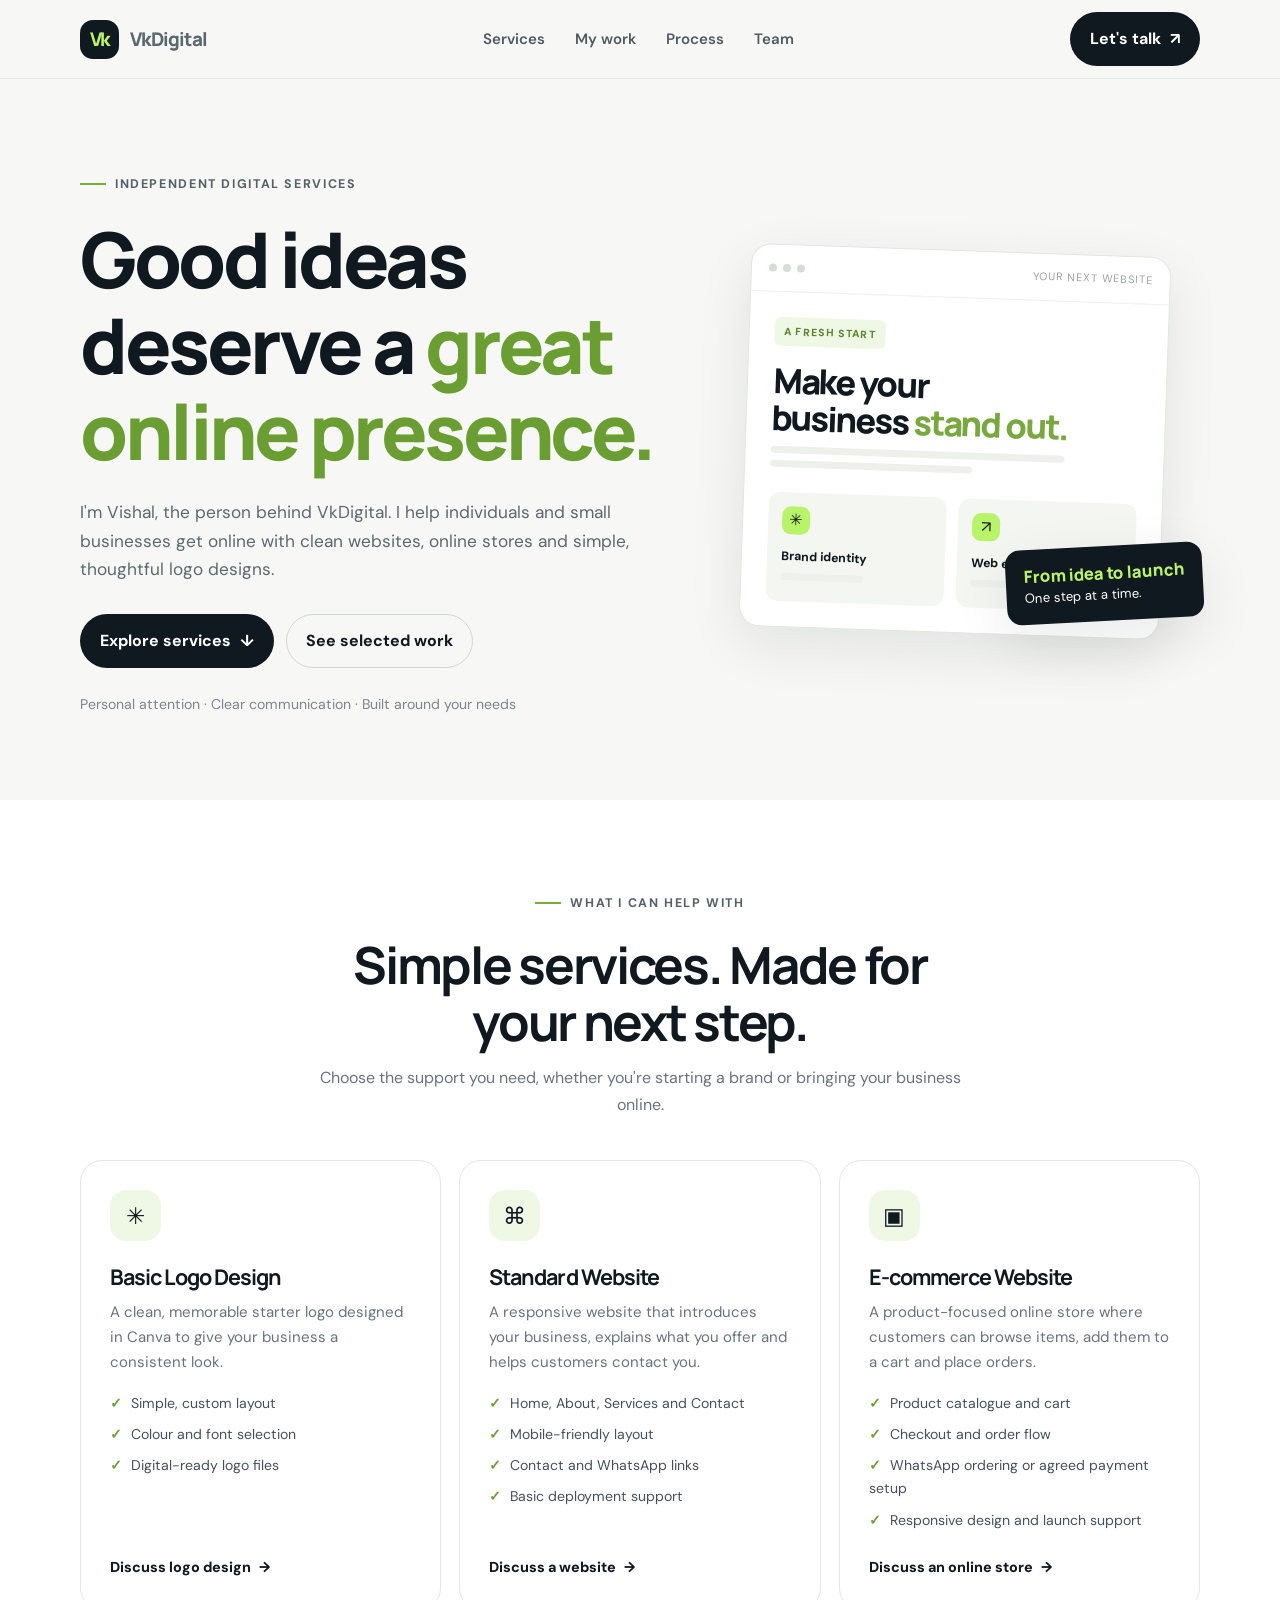
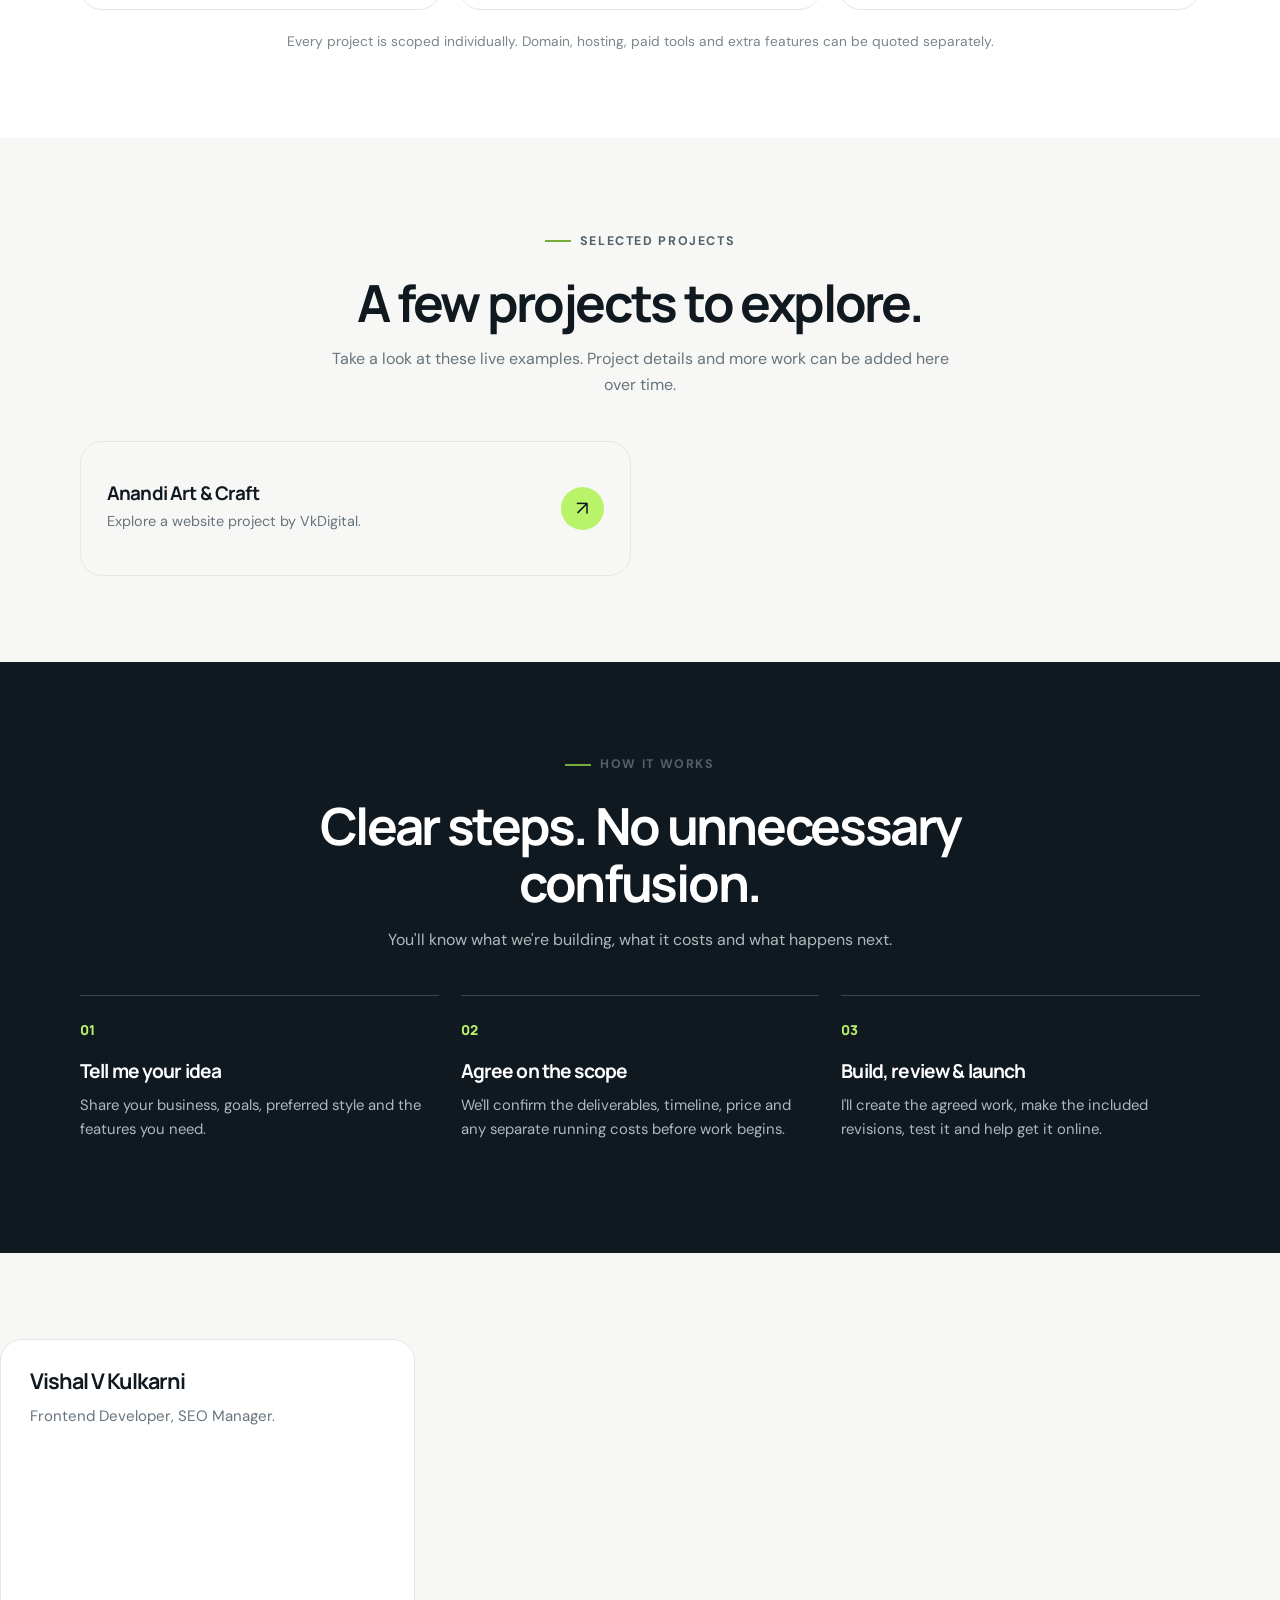
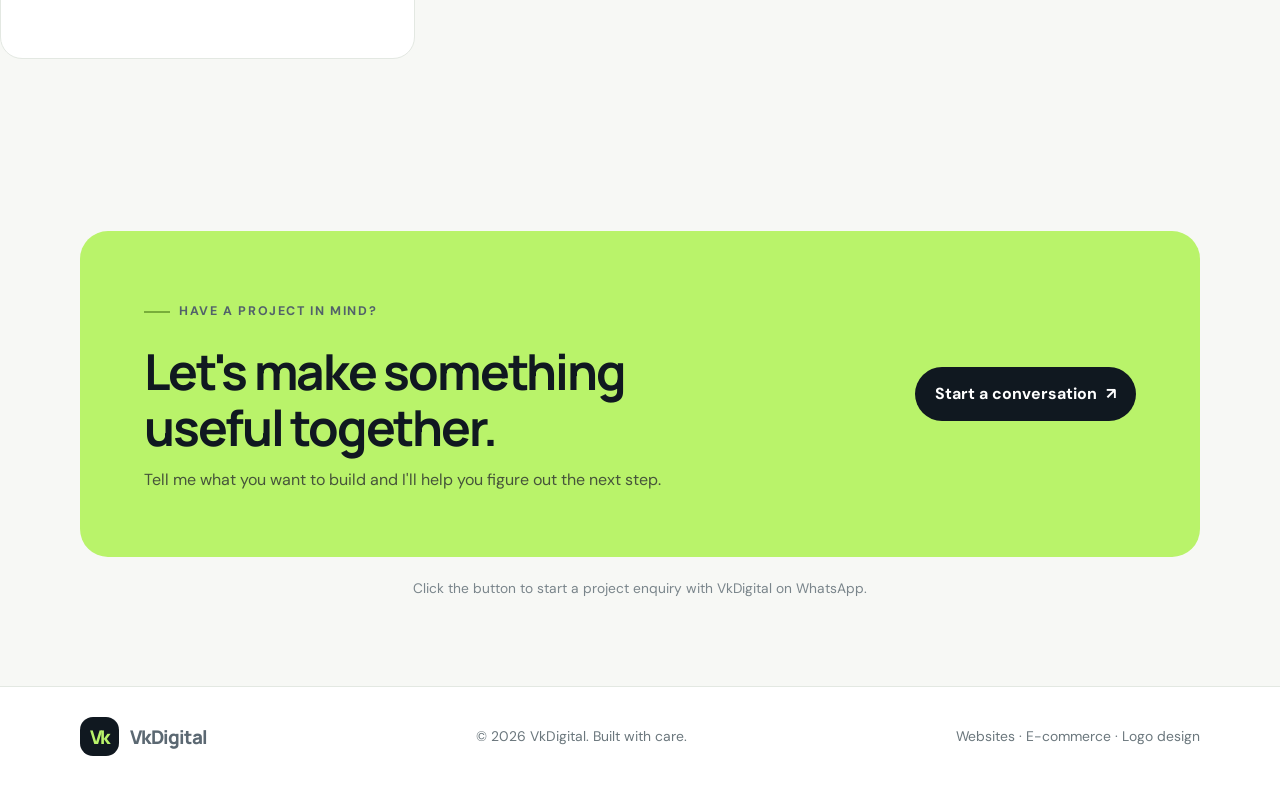
==== commit 68969b47: "Update index.html" ====
--- a/index.html
+++ b/index.html
@@ -668,7 +668,7 @@
             <nav aria-label="Main navigation">
                 <a class="brand" href="#home" aria-label="VkDigital home"><span class="brand-mark">Vk</span><span>Vk<span>Digital</span></span></a>
                 <div class="nav-links">
-                    <a href="#services">Services</a><a href="#work">My work</a><a href="#process">Process</a>
+                    <a href="#services">Services</a><a href="#work">My work</a><a href="#process">Process</a><a href="#team" >Team</a>
                 </div>
                 <a class="button button-dark nav-cta" href="#contact">Let's talk <span aria-hidden="true">↗</span></a>
             </nav>
@@ -827,6 +827,16 @@
             </div>
         </section>
 
+        <section class="section" id="team">
+             <div class="services-grid">
+                    <article class="service-card">
+                        <h3>Vishal V Kulkarni</h3>
+                        <p>
+                            Frontend Developer, SEO Manager.
+                        </p>
+                    </article>
+             </div>
+        </section>
         <section class="section" id="contact">
             <div class="wrap">
                 <div class="cta">
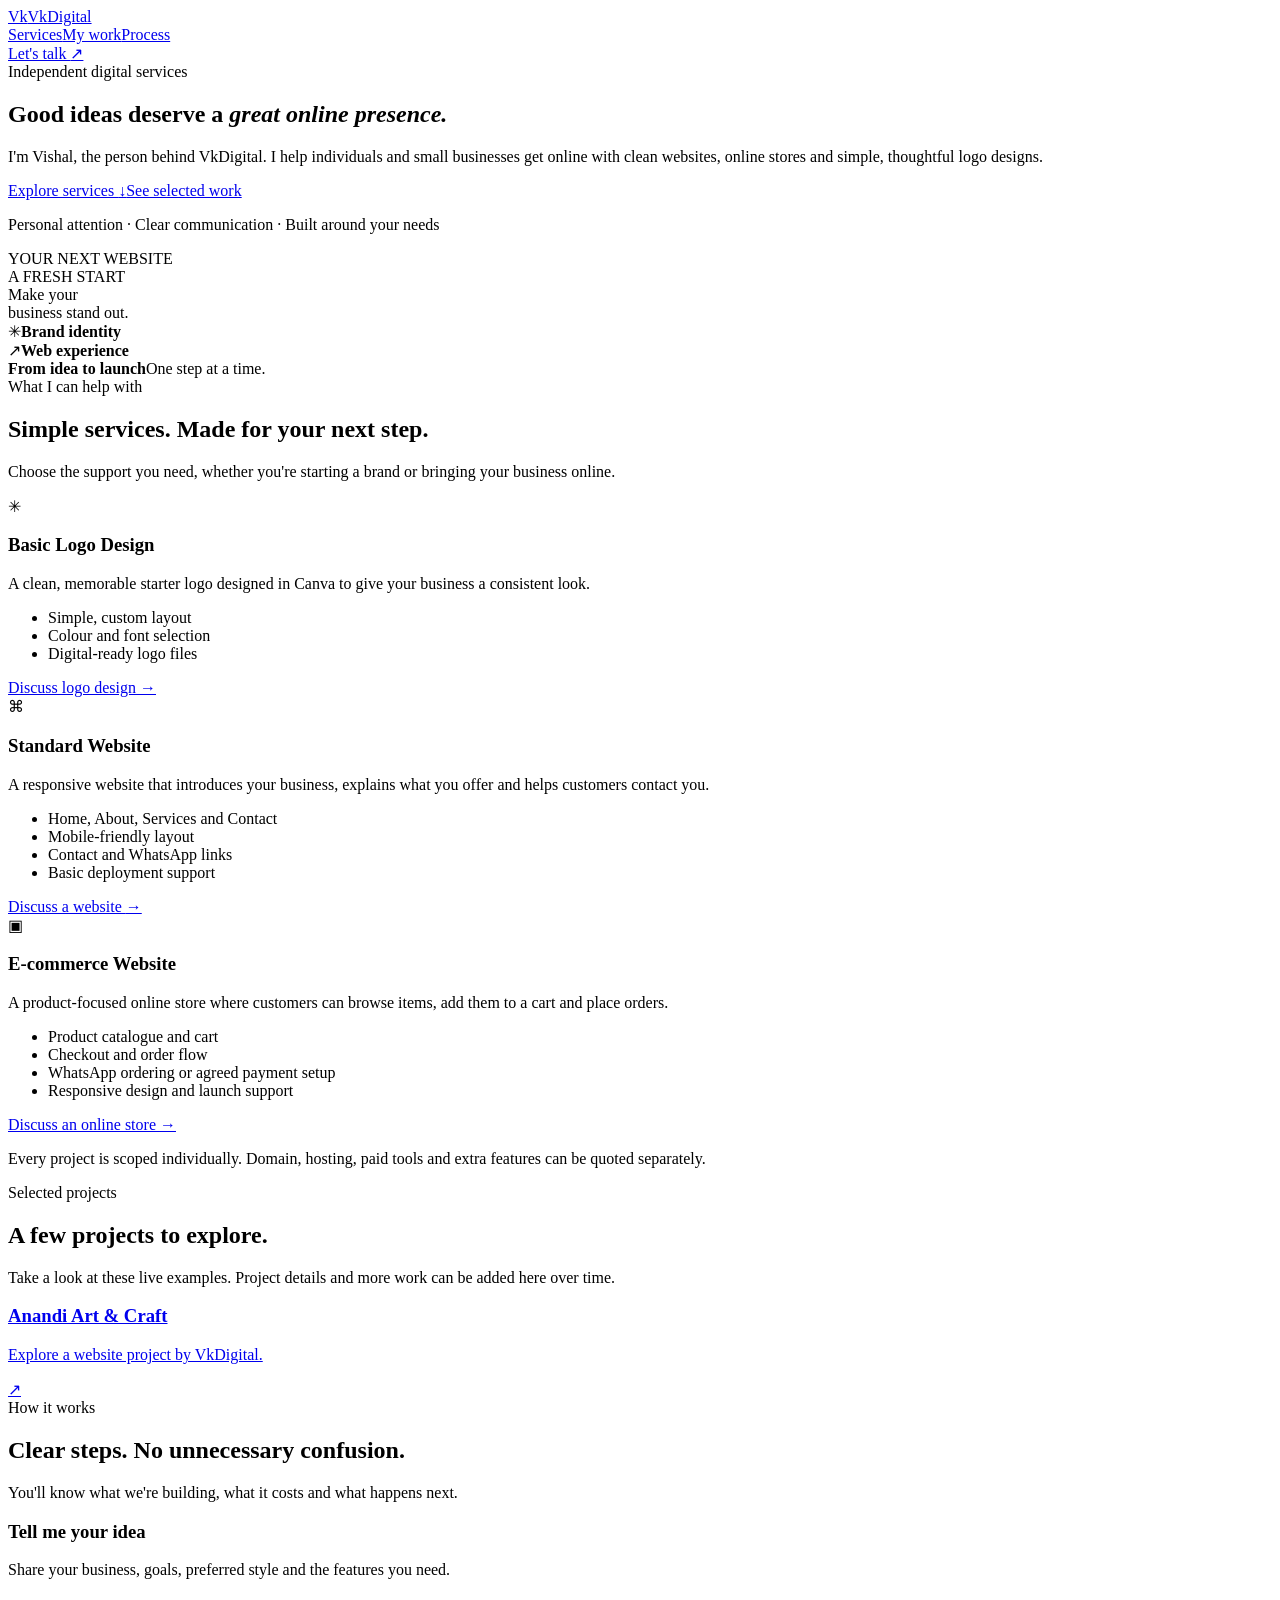
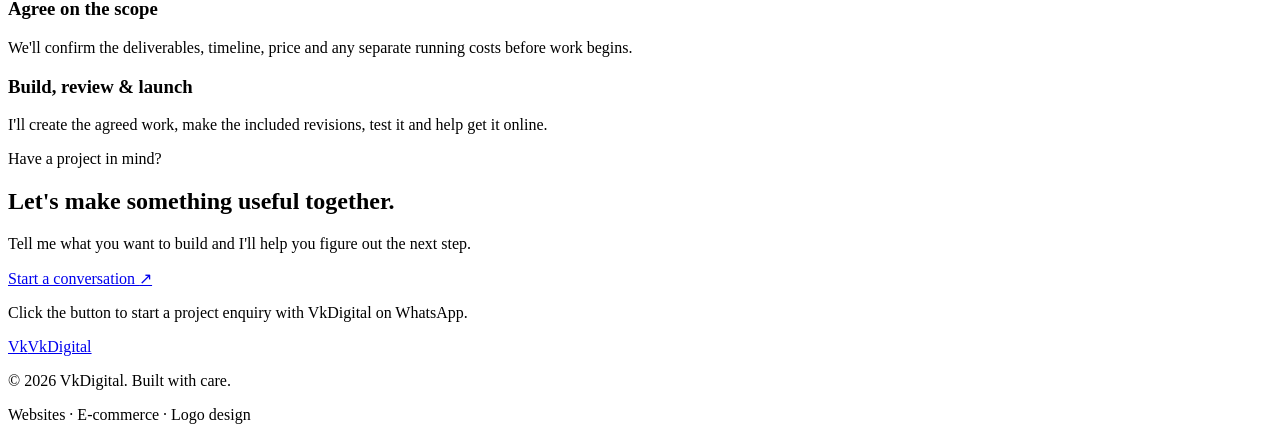
==== commit 263441e8: "Update index.html" ====
--- a/index.html
+++ b/index.html
@@ -9,658 +9,7 @@
     <link rel="preconnect" href="https://fonts.googleapis.com">
     <link rel="preconnect" href="https://fonts.gstatic.com" crossorigin>
     <link href="https://fonts.googleapis.com/css2?family=DM+Sans:wght@400;500;600;700&family=Manrope:wght@400;500;600;700;800&display=swap" rel="stylesheet">
-    <style>
-:root {
-        --ink: #101820;
-        --ink-soft: #24313c;
-        --paper: #f7f8f5;
-        --white: #fff;
-        --muted: #68747d;
-        --accent: #b9f36a;
-        --line: #e3e8e2;
-        --radius: 22px;
-        --shadow: 0 18px 55px rgba(16,24,32,.09)
-    }
-        * {
-            box-sizing: border-box;
-            margin: 0;
-            padding: 0
-        }
-        html {
-            scroll-behavior: smooth;
-            scroll-padding-top: 90px
-        }
-        body {
-            font-family: 'DM Sans',sans-serif;
-            color: var(--ink);
-            background: var(--paper);
-            line-height: 1.65
-        }
-        a {
-            color: inherit;
-            text-decoration: none
-        }
-        button,a {
-            -webkit-tap-highlight-color: transparent
-        }
-        .wrap {
-            width: min(1120px,calc(100% - 40px));
-            margin-inline: auto
-        }
-        .site-header {
-            position: sticky;
-            top: 0;
-            z-index: 10;
-            background: rgba(247,248,245,.9);
-            backdrop-filter: blur(14px);
-            border-bottom: 1px solid rgba(227,232,226,.8)
-        }
-        nav {
-            min-height: 78px;
-            display: flex;
-            align-items: center;
-            justify-content: space-between;
-            gap: 24px
-        }
-        .brand {
-            display: flex;
-            align-items: center;
-            gap: 11px;
-            font: 800 1.18rem 'Manrope',sans-serif;
-            letter-spacing: -.04em
-        }
-        .brand-mark {
-            width: 39px;
-            height: 39px;
-            display: grid;
-            place-items: center;
-            background: var(--ink);
-            color: var(--accent);
-            border-radius: 13px;
-            font-weight: 800;
-            letter-spacing: -.08em
-        }
-        .brand span:last-child {
-            color: #5b6872
-        }
-        .nav-links {
-            display: flex;
-            align-items: center;
-            gap: 30px;
-            color: #4e5b64;
-            font-size: .94rem;
-            font-weight: 600
-        }
-        .nav-links a:hover {
-            color: #111
-        }
-        .button {
-            display: inline-flex;
-            align-items: center;
-            justify-content: center;
-            gap: 9px;
-            padding: 13px 19px;
-            border-radius: 999px;
-            font-weight: 700;
-            border: 1px solid transparent;
-            transition: transform .2s,background .2s;
-            cursor: pointer
-        }
-        .button:hover {
-            transform: translateY(-2px)
-        }
-        .button-dark {
-            background: var(--ink);
-            color: white
-        }
-
-        .button-dark:hover {
-            background: #273641
-        }
-        .button-lime {
-            background: var(--accent);
-            color: var(--ink)
-        }
-        .button-outline {
-            border-color: #cfd7cf;
-            background: transparent
-        }
-        .hero {
-            padding: 88px 0 84px;
-            overflow: hidden
-        }
-        .hero-grid {
-            display: grid;
-            grid-template-columns: 1.08fr .92fr;
-            align-items: center;
-            gap: 54px
-        }
-        .eyebrow {
-            display: inline-flex;
-            align-items: center;
-            gap: 9px;
-            color: #52616a;
-            font-weight: 700;
-            font-size: .78rem;
-            letter-spacing: .13em;
-            text-transform: uppercase;
-            margin-bottom: 22px
-        }
-        .eyebrow:before {
-            content: '';
-            width: 26px;
-            height: 2px;
-            background: #78ad3a
-        }
-        h1,h2,h3 {
-            font-family: 'Manrope',sans-serif;
-            letter-spacing: -.045em;
-            line-height: 1.12
-        }
-        h1 {
-            font-size: clamp(2.8rem,6vw,5.2rem);
-            max-width: 690px;
-            font-weight: 800
-        }
-        h1 em {
-            font-style: normal;
-            color: #6a9e32
-        }
-        .hero-copy {
-            max-width: 555px;
-            margin: 24px 0 30px;
-            color: #5c6870;
-            font-size: 1.08rem
-        }
-        .hero-actions {
-            display: flex;
-            flex-wrap: wrap;
-            gap: 12px
-        }
-        .trust-line {
-            margin-top: 25px;
-            color: #7b858a;
-            font-size: .88rem
-        }
-        .visual {
-            min-height: 420px;
-            position: relative;
-            display: grid;
-            place-items: center
-        }
-        .visual-glow {
-            position: absolute;
-            width: 350px;
-            height: 350px;
-            border-radius: 50%;
-            background: #e4f5cf;
-            filter: blur(2px)
-        }
-        .mock-window {
-            position: relative;
-            width: min(100%,420px);
-            background: #fff;
-            border: 1px solid #e1e7de;
-            border-radius: 20px;
-            box-shadow: var(--shadow);
-            overflow: hidden;
-            transform: rotate(2deg)
-        }
-        .window-top {
-            display: flex;
-            align-items: center;
-            gap: 6px;
-            padding: 14px 17px;
-            border-bottom: 1px solid #edf0eb
-        }
-        .dot {
-            width: 8px;
-            height: 8px;
-            border-radius: 50%;
-            background: #d6ddd4
-        }
-
-        .window-label {
-            margin-left: auto;
-            font-size: .68rem;
-            color: #9aa39b;
-            letter-spacing: .08em
-        }
-        .mock-content {
-            padding: 25px
-        }
-        .mock-tag {
-            display: inline-block;
-            font-size: .65rem;
-            font-weight: 800;
-            letter-spacing: .13em;
-            color: #5d862e;
-            background: #eff8e5;
-            padding: 6px 9px;
-            border-radius: 6px
-        }
-        .mock-title {
-            font: 800 2.15rem/1.06 'Manrope',sans-serif;
-            letter-spacing: -.06em;
-            margin: 16px 0 11px
-        }
-        .mock-title span {
-            color: #78a83f
-        }
-        .mock-line {
-            height: 7px;
-            background: #edf0eb;
-            border-radius: 10px;
-            margin: 7px 0;
-            width: 80%
-        }
-
-        .mock-line.short {
-            width: 55%
-        }
-        .mock-cards {
-            display: grid;
-            grid-template-columns: 1fr 1fr;
-            gap: 12px;
-            margin-top: 25px
-        }
-        .mock-card {
-            padding: 14px;
-            border-radius: 12px;
-            background: #f4f6f1;
-            min-height: 90px
-        }
-
-        .mock-card b {
-            display: block;
-            font-size: .77rem;
-            margin: 12px 0 3px
-        }
-
-        .mock-icon {
-            width: 28px;
-            height: 28px;
-            border-radius: 9px;
-            background: var(--accent);
-            display: grid;
-            place-items: center;
-            font-size: 1rem
-        }
-        .floating-note {
-            position: absolute;
-            right: -3px;
-            bottom: 31px;
-            padding: 15px 18px;
-            background: var(--ink);
-            color: white;
-            border-radius: 15px;
-            box-shadow: var(--shadow);
-            font-size: .82rem;
-            transform: rotate(-3deg)
-        }
-
-        .floating-note strong {
-            display: block;
-            color: var(--accent);
-            font: 800 1.05rem 'Manrope',sans-serif
-        }
-        .section {
-            padding: 86px 0
-        }
-
-        .section-white {
-            background: #fff
-        }
-
-        .section-dark {
-            background: var(--ink);
-            color: #fff
-        }
-        .section-head {
-            max-width: 650px;
-            margin: 0 auto 42px;
-            text-align: center
-        }
-
-        .section-head .eyebrow {
-            justify-content: center
-        }
-
-        .section-head h2 {
-            font-size: clamp(2rem,4vw,3.2rem);
-            margin-bottom: 15px
-        }
-
-        .section-head p {
-            color: var(--muted)
-        }
-
-        .section-dark .section-head p {
-            color: #aeb9bd
-        }
-        .services-grid {
-            display: grid;
-            grid-template-columns: repeat(3,1fr);
-            gap: 18px
-        }
-        .service-card {
-            position: relative;
-            background: #fff;
-            border: 1px solid var(--line);
-            border-radius: var(--radius);
-            padding: 29px;
-            display: flex;
-            flex-direction: column;
-            min-height: 320px;
-            transition: transform .2s,box-shadow .2s,border-color .2s
-        }
-        .service-card:hover {
-            transform: translateY(-5px);
-            box-shadow: var(--shadow);
-            border-color: #c8d7bd
-        }
-        .service-icon {
-            width: 51px;
-            height: 51px;
-            border-radius: 16px;
-            display: grid;
-            place-items: center;
-            background: #eff8e5;
-            font-size: 1.45rem;
-            margin-bottom: 24px
-        }
-        .service-card h3 {
-            font-size: 1.35rem;
-            margin-bottom: 11px
-        }
-
-        .service-card p {
-            font-size: .94rem;
-            color: var(--muted);
-            margin-bottom: 17px
-        }
-        .service-card ul {
-            list-style: none;
-            display: grid;
-            gap: 8px;
-            margin-bottom: 24px;
-            color: #45515a;
-            font-size: .88rem
-        }
-
-        .service-card li:before {
-            content: '✓';
-            font-weight: 800;
-            color: #6b9e34;
-            margin-right: 9px
-        }
-        .service-link {
-            margin-top: auto;
-            font-weight: 800;
-            font-size: .9rem;
-            display: inline-flex;
-            align-items: center;
-            gap: 8px
-        }
-
-        .service-link span {
-            transition: transform .2s
-        }
-
-        .service-link:hover span {
-            transform: translateX(4px)
-        }
-        .note {
-            margin-top: 20px;
-            text-align: center;
-            color: #7a858b;
-            font-size: .86rem
-        }
-        .work-grid {
-            display: grid;
-            grid-template-columns: repeat(2,1fr);
-            gap: 18px
-        }
-        .work-card {
-            padding: 26px;
-            border: 1px solid var(--line);
-            border-radius: var(--radius);
-            background: var(--paper);
-            display: flex;
-            align-items: center;
-            justify-content: space-between;
-            gap: 20px;
-            min-height: 135px
-        }
-        .work-card h3 {
-            font-size: 1.18rem;
-            margin-bottom: 6px
-        }
-
-        .work-card p {
-            font-size: .9rem;
-            color: var(--muted)
-        }
-
-        .work-arrow {
-            flex-shrink: 0;
-            width: 43px;
-            height: 43px;
-            border-radius: 50%;
-            background: var(--accent);
-            display: grid;
-            place-items: center;
-            font-size: 1.25rem
-        }
-        .steps {
-            display: grid;
-            grid-template-columns: repeat(3,1fr);
-            gap: 22px;
-            counter-reset: step
-        }
-        .step {
-            padding: 25px 0;
-            border-top: 1px solid #3a454c;
-            counter-increment: step
-        }
-
-        .step:before {
-            content: '0' counter(step);
-            display: block;
-            color: var(--accent);
-            font: 800 .85rem 'Manrope',sans-serif;
-            margin-bottom: 22px
-        }
-
-        .step h3 {
-            font-size: 1.2rem;
-            margin-bottom: 10px
-        }
-
-        .step p {
-            color: #aeb9bd;
-            font-size: .93rem
-        }
-        .cta {
-            padding: 64px;
-            border-radius: 28px;
-            background: var(--accent);
-            display: flex;
-            align-items: center;
-            justify-content: space-between;
-            gap: 28px
-        }
-
-        .cta h2 {
-            font-size: clamp(2rem,4vw,3.1rem);
-            max-width: 620px
-        }
-
-        .cta p {
-            margin-top: 12px;
-            color: #46543a
-        }
-
-        .cta .button {
-            flex-shrink: 0
-        }
-        footer {
-            padding: 30px 0;
-            background: #fff;
-            border-top: 1px solid var(--line)
-        }
-
-        .footer-inner {
-            display: flex;
-            justify-content: space-between;
-            align-items: center;
-            gap: 18px;
-            color: #6b777d;
-            font-size: .87rem
-        }
-
-        .footer-inner strong {
-            color: var(--ink)
-        }
-        @media(max-width:850px) {
-            .hero {
-                padding-top: 60px
-            }
-
-            .hero-grid {
-                grid-template-columns: 1fr;
-                gap: 25px
-            }
-
-            .visual {
-                min-height: 370px
-            }
-
-            .services-grid {
-                grid-template-columns: 1fr 1fr
-            }
-
-            .service-card:last-child {
-                grid-column: 1/-1
-            }
-
-            .cta {
-                padding: 42px;
-                align-items: flex-start;
-                flex-direction: column
-            }}
-        @media(max-width:600px) {
-            .wrap {
-                width: min(100% - 30px,1120px)
-            }
-
-            nav {
-                min-height: 68px
-            }
-
-            .nav-links {
-                gap: 14px;
-                font-size: .83rem
-            }
-
-            .nav-links a:nth-child(2) {
-                display: none
-            }
-
-            .nav-cta {
-                padding: 10px 13px;
-                font-size: .83rem
-            }
-
-            .brand {
-                font-size: 1rem
-            }
-
-            .brand-mark {
-                width: 35px;
-                height: 35px
-            }
-
-            .hero {
-                padding: 55px 0 45px
-            }
-
-            .hero-grid {
-                gap: 15px
-            }
-
-            h1 {
-                font-size: clamp(2.65rem,13vw,4rem)
-            }
-
-            .hero-copy {
-                font-size: 1rem
-            }
-
-            .visual {
-                min-height: 330px
-            }
-
-            .visual-glow {
-                width: 270px;
-                height: 270px
-            }
-
-            .mock-content {
-                padding: 20px
-            }
-
-            .mock-title {
-                font-size: 1.8rem
-            }
-
-            .floating-note {
-                right: 0;
-                bottom: 10px
-            }
-
-            .section {
-                padding: 65px 0
-            }
-
-            .services-grid,.work-grid,.steps {
-                grid-template-columns: 1fr
-            }
-
-            .service-card,.service-card:last-child {
-                grid-column: auto;
-                min-height: unset
-            }
-
-            .service-card {
-                padding: 25px
-            }
-
-            .section-head {
-                margin-bottom: 30px
-            }
-
-            .work-card {
-                min-height: 120px
-            }
-
-            .cta {
-                padding: 30px 24px
-            }
-
-            .footer-inner {
-                align-items: flex-start;
-                flex-direction: column
-            }}
-        @media(prefers-reduced-motion:reduce) {
-            html {
-                scroll-behavior: auto
-            }
-
-            *,*:before,*:after {
-                transition: none!important
-            }}
-    </style>
+    <link rel="preconnect" href="css/style.css">
 </head>
 <body>
     <header class="site-header">
@@ -668,7 +17,7 @@
             <nav aria-label="Main navigation">
                 <a class="brand" href="#home" aria-label="VkDigital home"><span class="brand-mark">Vk</span><span>Vk<span>Digital</span></span></a>
                 <div class="nav-links">
-                    <a href="#services">Services</a><a href="#work">My work</a><a href="#process">Process</a><a href="#team" >Team</a>
+                    <a href="#services">Services</a><a href="#work">My work</a><a href="#process">Process</a>
                 </div>
                 <a class="button button-dark nav-cta" href="#contact">Let's talk <span aria-hidden="true">↗</span></a>
             </nav>
@@ -827,16 +176,6 @@
             </div>
         </section>
 
-        <section class="section" id="team">
-             <div class="services-grid">
-                    <article class="service-card">
-                        <h3>Vishal V Kulkarni</h3>
-                        <p>
-                            Frontend Developer, SEO Manager.
-                        </p>
-                    </article>
-             </div>
-        </section>
         <section class="section" id="contact">
             <div class="wrap">
                 <div class="cta">
@@ -867,17 +206,6 @@
             </p>
         </div>
     </footer>
-    <script>
-        document.getElementById('year').textContent = new Date().getFullYear();
-        // When a service link is clicked, include that service in the WhatsApp enquiry.
-        const whatsappButton = document.getElementById('contact-whatsapp');
-        document.querySelectorAll('[data-service]').forEach(link => {
-            link.addEventListener('click', () => {
-                const service = link.dataset.service;
-                const message = `Hi VkDigital! I'm interested in ${service}. Could we discuss the details and pricing?`;
-                whatsappButton.href = 'https://wa.me/918378836293?text=' + encodeURIComponent(message);
-            });
-        });
-    </script>
+    <script src="js/app.js"></script>
 </body>
 </html>
--- a/css/style.css
+++ b/css/style.css
@@ -0,0 +1,650 @@
+:root {
+        --ink: #101820;
+        --ink-soft: #24313c;
+        --paper: #f7f8f5;
+        --white: #fff;
+        --muted: #68747d;
+        --accent: #b9f36a;
+        --line: #e3e8e2;
+        --radius: 22px;
+        --shadow: 0 18px 55px rgba(16,24,32,.09)
+    }
+        * {
+            box-sizing: border-box;
+            margin: 0;
+            padding: 0
+        }
+        html {
+            scroll-behavior: smooth;
+            scroll-padding-top: 90px
+        }
+        body {
+            font-family: 'DM Sans',sans-serif;
+            color: var(--ink);
+            background: var(--paper);
+            line-height: 1.65
+        }
+        a {
+            color: inherit;
+            text-decoration: none
+        }
+        button,a {
+            -webkit-tap-highlight-color: transparent
+        }
+        .wrap {
+            width: min(1120px,calc(100% - 40px));
+            margin-inline: auto
+        }
+        .site-header {
+            position: sticky;
+            top: 0;
+            z-index: 10;
+            background: rgba(247,248,245,.9);
+            backdrop-filter: blur(14px);
+            border-bottom: 1px solid rgba(227,232,226,.8)
+        }
+        nav {
+            min-height: 78px;
+            display: flex;
+            align-items: center;
+            justify-content: space-between;
+            gap: 24px
+        }
+        .brand {
+            display: flex;
+            align-items: center;
+            gap: 11px;
+            font: 800 1.18rem 'Manrope',sans-serif;
+            letter-spacing: -.04em
+        }
+        .brand-mark {
+            width: 39px;
+            height: 39px;
+            display: grid;
+            place-items: center;
+            background: var(--ink);
+            color: var(--accent);
+            border-radius: 13px;
+            font-weight: 800;
+            letter-spacing: -.08em
+        }
+        .brand span:last-child {
+            color: #5b6872
+        }
+        .nav-links {
+            display: flex;
+            align-items: center;
+            gap: 30px;
+            color: #4e5b64;
+            font-size: .94rem;
+            font-weight: 600
+        }
+        .nav-links a:hover {
+            color: #111
+        }
+        .button {
+            display: inline-flex;
+            align-items: center;
+            justify-content: center;
+            gap: 9px;
+            padding: 13px 19px;
+            border-radius: 999px;
+            font-weight: 700;
+            border: 1px solid transparent;
+            transition: transform .2s,background .2s;
+            cursor: pointer
+        }
+        .button:hover {
+            transform: translateY(-2px)
+        }
+        .button-dark {
+            background: var(--ink);
+            color: white
+        }
+
+        .button-dark:hover {
+            background: #273641
+        }
+        .button-lime {
+            background: var(--accent);
+            color: var(--ink)
+        }
+        .button-outline {
+            border-color: #cfd7cf;
+            background: transparent
+        }
+        .hero {
+            padding: 88px 0 84px;
+            overflow: hidden
+        }
+        .hero-grid {
+            display: grid;
+            grid-template-columns: 1.08fr .92fr;
+            align-items: center;
+            gap: 54px
+        }
+        .eyebrow {
+            display: inline-flex;
+            align-items: center;
+            gap: 9px;
+            color: #52616a;
+            font-weight: 700;
+            font-size: .78rem;
+            letter-spacing: .13em;
+            text-transform: uppercase;
+            margin-bottom: 22px
+        }
+        .eyebrow:before {
+            content: '';
+            width: 26px;
+            height: 2px;
+            background: #78ad3a
+        }
+        h1,h2,h3 {
+            font-family: 'Manrope',sans-serif;
+            letter-spacing: -.045em;
+            line-height: 1.12
+        }
+        h1 {
+            font-size: clamp(2.8rem,6vw,5.2rem);
+            max-width: 690px;
+            font-weight: 800
+        }
+        h1 em {
+            font-style: normal;
+            color: #6a9e32
+        }
+        .hero-copy {
+            max-width: 555px;
+            margin: 24px 0 30px;
+            color: #5c6870;
+            font-size: 1.08rem
+        }
+        .hero-actions {
+            display: flex;
+            flex-wrap: wrap;
+            gap: 12px
+        }
+        .trust-line {
+            margin-top: 25px;
+            color: #7b858a;
+            font-size: .88rem
+        }
+        .visual {
+            min-height: 420px;
+            position: relative;
+            display: grid;
+            place-items: center
+        }
+        .visual-glow {
+            position: absolute;
+            width: 350px;
+            height: 350px;
+            border-radius: 50%;
+            background: #e4f5cf;
+            filter: blur(2px)
+        }
+        .mock-window {
+            position: relative;
+            width: min(100%,420px);
+            background: #fff;
+            border: 1px solid #e1e7de;
+            border-radius: 20px;
+            box-shadow: var(--shadow);
+            overflow: hidden;
+            transform: rotate(2deg)
+        }
+        .window-top {
+            display: flex;
+            align-items: center;
+            gap: 6px;
+            padding: 14px 17px;
+            border-bottom: 1px solid #edf0eb
+        }
+        .dot {
+            width: 8px;
+            height: 8px;
+            border-radius: 50%;
+            background: #d6ddd4
+        }
+
+        .window-label {
+            margin-left: auto;
+            font-size: .68rem;
+            color: #9aa39b;
+            letter-spacing: .08em
+        }
+        .mock-content {
+            padding: 25px
+        }
+        .mock-tag {
+            display: inline-block;
+            font-size: .65rem;
+            font-weight: 800;
+            letter-spacing: .13em;
+            color: #5d862e;
+            background: #eff8e5;
+            padding: 6px 9px;
+            border-radius: 6px
+        }
+        .mock-title {
+            font: 800 2.15rem/1.06 'Manrope',sans-serif;
+            letter-spacing: -.06em;
+            margin: 16px 0 11px
+        }
+        .mock-title span {
+            color: #78a83f
+        }
+        .mock-line {
+            height: 7px;
+            background: #edf0eb;
+            border-radius: 10px;
+            margin: 7px 0;
+            width: 80%
+        }
+
+        .mock-line.short {
+            width: 55%
+        }
+        .mock-cards {
+            display: grid;
+            grid-template-columns: 1fr 1fr;
+            gap: 12px;
+            margin-top: 25px
+        }
+        .mock-card {
+            padding: 14px;
+            border-radius: 12px;
+            background: #f4f6f1;
+            min-height: 90px
+        }
+
+        .mock-card b {
+            display: block;
+            font-size: .77rem;
+            margin: 12px 0 3px
+        }
+
+        .mock-icon {
+            width: 28px;
+            height: 28px;
+            border-radius: 9px;
+            background: var(--accent);
+            display: grid;
+            place-items: center;
+            font-size: 1rem
+        }
+        .floating-note {
+            position: absolute;
+            right: -3px;
+            bottom: 31px;
+            padding: 15px 18px;
+            background: var(--ink);
+            color: white;
+            border-radius: 15px;
+            box-shadow: var(--shadow);
+            font-size: .82rem;
+            transform: rotate(-3deg)
+        }
+
+        .floating-note strong {
+            display: block;
+            color: var(--accent);
+            font: 800 1.05rem 'Manrope',sans-serif
+        }
+        .section {
+            padding: 86px 0
+        }
+
+        .section-white {
+            background: #fff
+        }
+
+        .section-dark {
+            background: var(--ink);
+            color: #fff
+        }
+        .section-head {
+            max-width: 650px;
+            margin: 0 auto 42px;
+            text-align: center
+        }
+
+        .section-head .eyebrow {
+            justify-content: center
+        }
+
+        .section-head h2 {
+            font-size: clamp(2rem,4vw,3.2rem);
+            margin-bottom: 15px
+        }
+
+        .section-head p {
+            color: var(--muted)
+        }
+
+        .section-dark .section-head p {
+            color: #aeb9bd
+        }
+        .services-grid {
+            display: grid;
+            grid-template-columns: repeat(3,1fr);
+            gap: 18px
+        }
+        .service-card {
+            position: relative;
+            background: #fff;
+            border: 1px solid var(--line);
+            border-radius: var(--radius);
+            padding: 29px;
+            display: flex;
+            flex-direction: column;
+            min-height: 320px;
+            transition: transform .2s,box-shadow .2s,border-color .2s
+        }
+        .service-card:hover {
+            transform: translateY(-5px);
+            box-shadow: var(--shadow);
+            border-color: #c8d7bd
+        }
+        .service-icon {
+            width: 51px;
+            height: 51px;
+            border-radius: 16px;
+            display: grid;
+            place-items: center;
+            background: #eff8e5;
+            font-size: 1.45rem;
+            margin-bottom: 24px
+        }
+        .service-card h3 {
+            font-size: 1.35rem;
+            margin-bottom: 11px
+        }
+
+        .service-card p {
+            font-size: .94rem;
+            color: var(--muted);
+            margin-bottom: 17px
+        }
+        .service-card ul {
+            list-style: none;
+            display: grid;
+            gap: 8px;
+            margin-bottom: 24px;
+            color: #45515a;
+            font-size: .88rem
+        }
+
+        .service-card li:before {
+            content: '✓';
+            font-weight: 800;
+            color: #6b9e34;
+            margin-right: 9px
+        }
+        .service-link {
+            margin-top: auto;
+            font-weight: 800;
+            font-size: .9rem;
+            display: inline-flex;
+            align-items: center;
+            gap: 8px
+        }
+
+        .service-link span {
+            transition: transform .2s
+        }
+
+        .service-link:hover span {
+            transform: translateX(4px)
+        }
+        .note {
+            margin-top: 20px;
+            text-align: center;
+            color: #7a858b;
+            font-size: .86rem
+        }
+        .work-grid {
+            display: grid;
+            grid-template-columns: repeat(2,1fr);
+            gap: 18px
+        }
+        .work-card {
+            padding: 26px;
+            border: 1px solid var(--line);
+            border-radius: var(--radius);
+            background: var(--paper);
+            display: flex;
+            align-items: center;
+            justify-content: space-between;
+            gap: 20px;
+            min-height: 135px
+        }
+        .work-card h3 {
+            font-size: 1.18rem;
+            margin-bottom: 6px
+        }
+
+        .work-card p {
+            font-size: .9rem;
+            color: var(--muted)
+        }
+
+        .work-arrow {
+            flex-shrink: 0;
+            width: 43px;
+            height: 43px;
+            border-radius: 50%;
+            background: var(--accent);
+            display: grid;
+            place-items: center;
+            font-size: 1.25rem
+        }
+        .steps {
+            display: grid;
+            grid-template-columns: repeat(3,1fr);
+            gap: 22px;
+            counter-reset: step
+        }
+        .step {
+            padding: 25px 0;
+            border-top: 1px solid #3a454c;
+            counter-increment: step
+        }
+
+        .step:before {
+            content: '0' counter(step);
+            display: block;
+            color: var(--accent);
+            font: 800 .85rem 'Manrope',sans-serif;
+            margin-bottom: 22px
+        }
+
+        .step h3 {
+            font-size: 1.2rem;
+            margin-bottom: 10px
+        }
+
+        .step p {
+            color: #aeb9bd;
+            font-size: .93rem
+        }
+        .cta {
+            padding: 64px;
+            border-radius: 28px;
+            background: var(--accent);
+            display: flex;
+            align-items: center;
+            justify-content: space-between;
+            gap: 28px
+        }
+
+        .cta h2 {
+            font-size: clamp(2rem,4vw,3.1rem);
+            max-width: 620px
+        }
+
+        .cta p {
+            margin-top: 12px;
+            color: #46543a
+        }
+
+        .cta .button {
+            flex-shrink: 0
+        }
+        footer {
+            padding: 30px 0;
+            background: #fff;
+            border-top: 1px solid var(--line)
+        }
+
+        .footer-inner {
+            display: flex;
+            justify-content: space-between;
+            align-items: center;
+            gap: 18px;
+            color: #6b777d;
+            font-size: .87rem
+        }
+
+        .footer-inner strong {
+            color: var(--ink)
+        }
+        @media(max-width:850px) {
+            .hero {
+                padding-top: 60px
+            }
+
+            .hero-grid {
+                grid-template-columns: 1fr;
+                gap: 25px
+            }
+
+            .visual {
+                min-height: 370px
+            }
+
+            .services-grid {
+                grid-template-columns: 1fr 1fr
+            }
+
+            .service-card:last-child {
+                grid-column: 1/-1
+            }
+
+            .cta {
+                padding: 42px;
+                align-items: flex-start;
+                flex-direction: column
+            }}
+        @media(max-width:600px) {
+            .wrap {
+                width: min(100% - 30px,1120px)
+            }
+
+            nav {
+                min-height: 68px
+            }
+
+            .nav-links {
+                gap: 14px;
+                font-size: .83rem
+            }
+
+            .nav-links a:nth-child(2) {
+                display: none
+            }
+
+            .nav-cta {
+                padding: 10px 13px;
+                font-size: .83rem
+            }
+
+            .brand {
+                font-size: 1rem
+            }
+
+            .brand-mark {
+                width: 35px;
+                height: 35px
+            }
+
+            .hero {
+                padding: 55px 0 45px
+            }
+
+            .hero-grid {
+                gap: 15px
+            }
+
+            h1 {
+                font-size: clamp(2.65rem,13vw,4rem)
+            }
+
+            .hero-copy {
+                font-size: 1rem
+            }
+
+            .visual {
+                min-height: 330px
+            }
+
+            .visual-glow {
+                width: 270px;
+                height: 270px
+            }
+
+            .mock-content {
+                padding: 20px
+            }
+
+            .mock-title {
+                font-size: 1.8rem
+            }
+
+            .floating-note {
+                right: 0;
+                bottom: 10px
+            }
+
+            .section {
+                padding: 65px 0
+            }
+
+            .services-grid,.work-grid,.steps {
+                grid-template-columns: 1fr
+            }
+
+            .service-card,.service-card:last-child {
+                grid-column: auto;
+                min-height: unset
+            }
+
+            .service-card {
+                padding: 25px
+            }
+
+            .section-head {
+                margin-bottom: 30px
+            }
+
+            .work-card {
+                min-height: 120px
+            }
+
+            .cta {
+                padding: 30px 24px
+            }
+
+            .footer-inner {
+                align-items: flex-start;
+                flex-direction: column
+            }}
+        @media(prefers-reduced-motion:reduce) {
+            html {
+                scroll-behavior: auto
+            }
+
+            *,*:before,*:after {
+                transition: none!important
+            }}
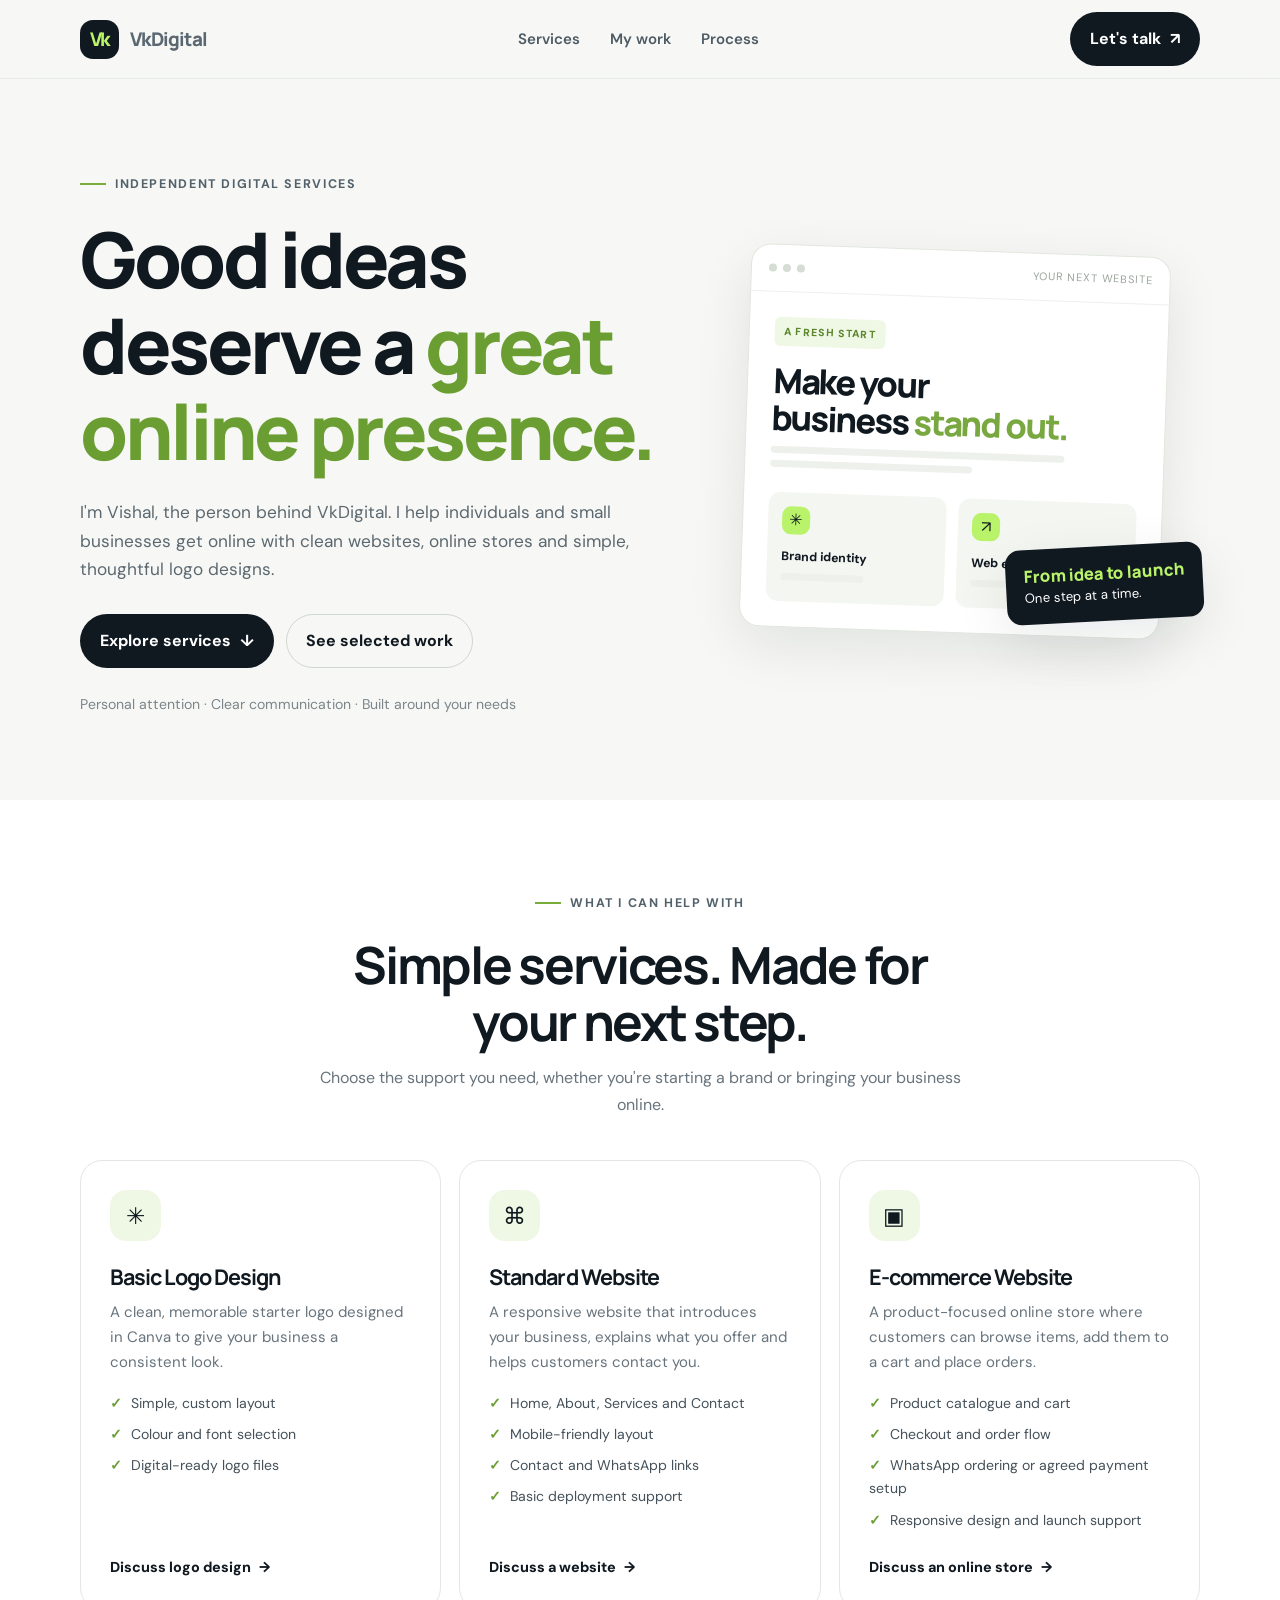
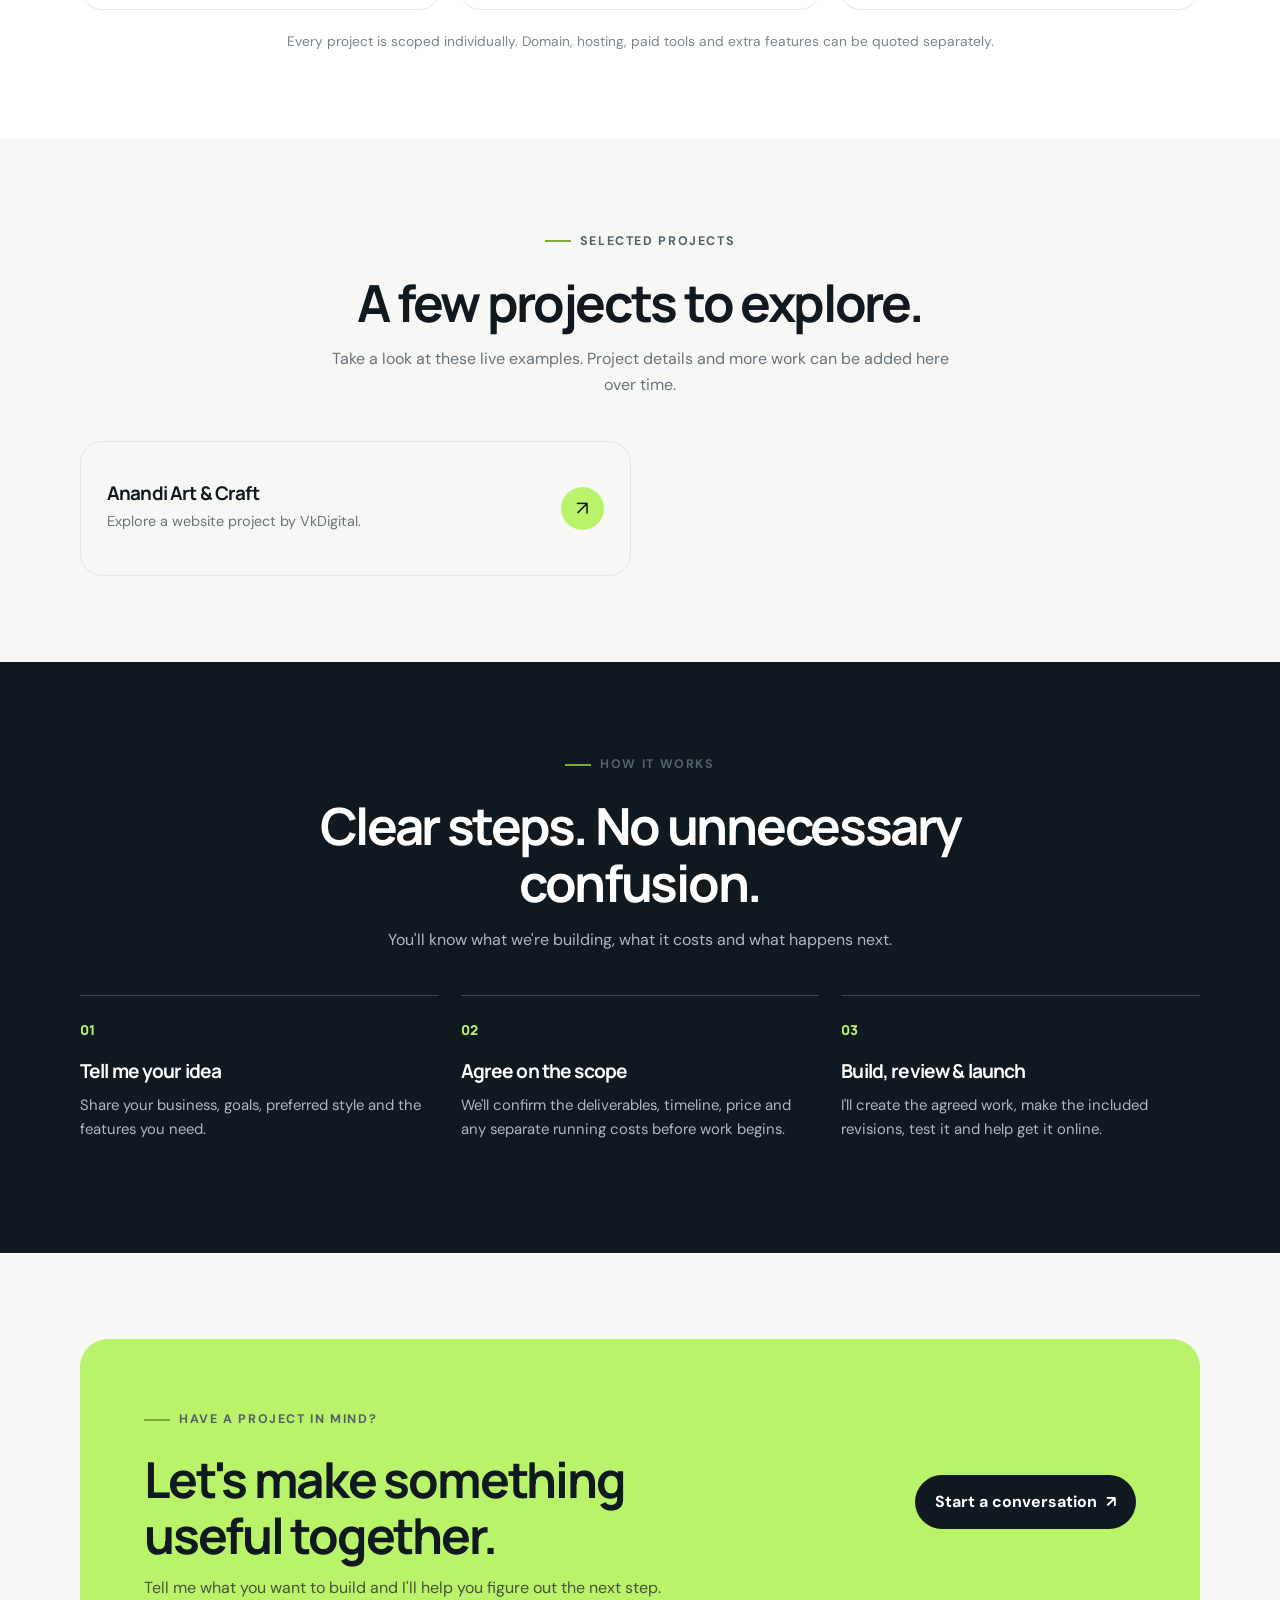
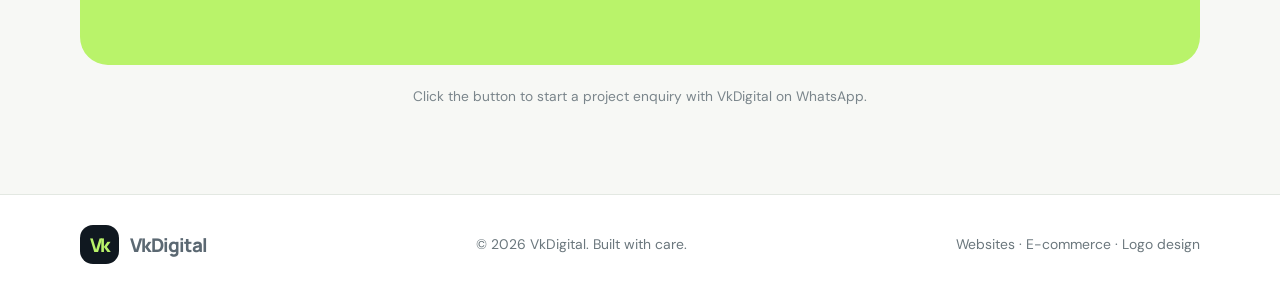
==== commit a074ba33: "Update index.html" ====
--- a/index.html
+++ b/index.html
@@ -9,7 +9,7 @@
     <link rel="preconnect" href="https://fonts.googleapis.com">
     <link rel="preconnect" href="https://fonts.gstatic.com" crossorigin>
     <link href="https://fonts.googleapis.com/css2?family=DM+Sans:wght@400;500;600;700&family=Manrope:wght@400;500;600;700;800&display=swap" rel="stylesheet">
-    <link rel="preconnect" href="css/style.css">
+    <link rel="stylesheet" href="css/style.css">
 </head>
 <body>
     <header class="site-header">
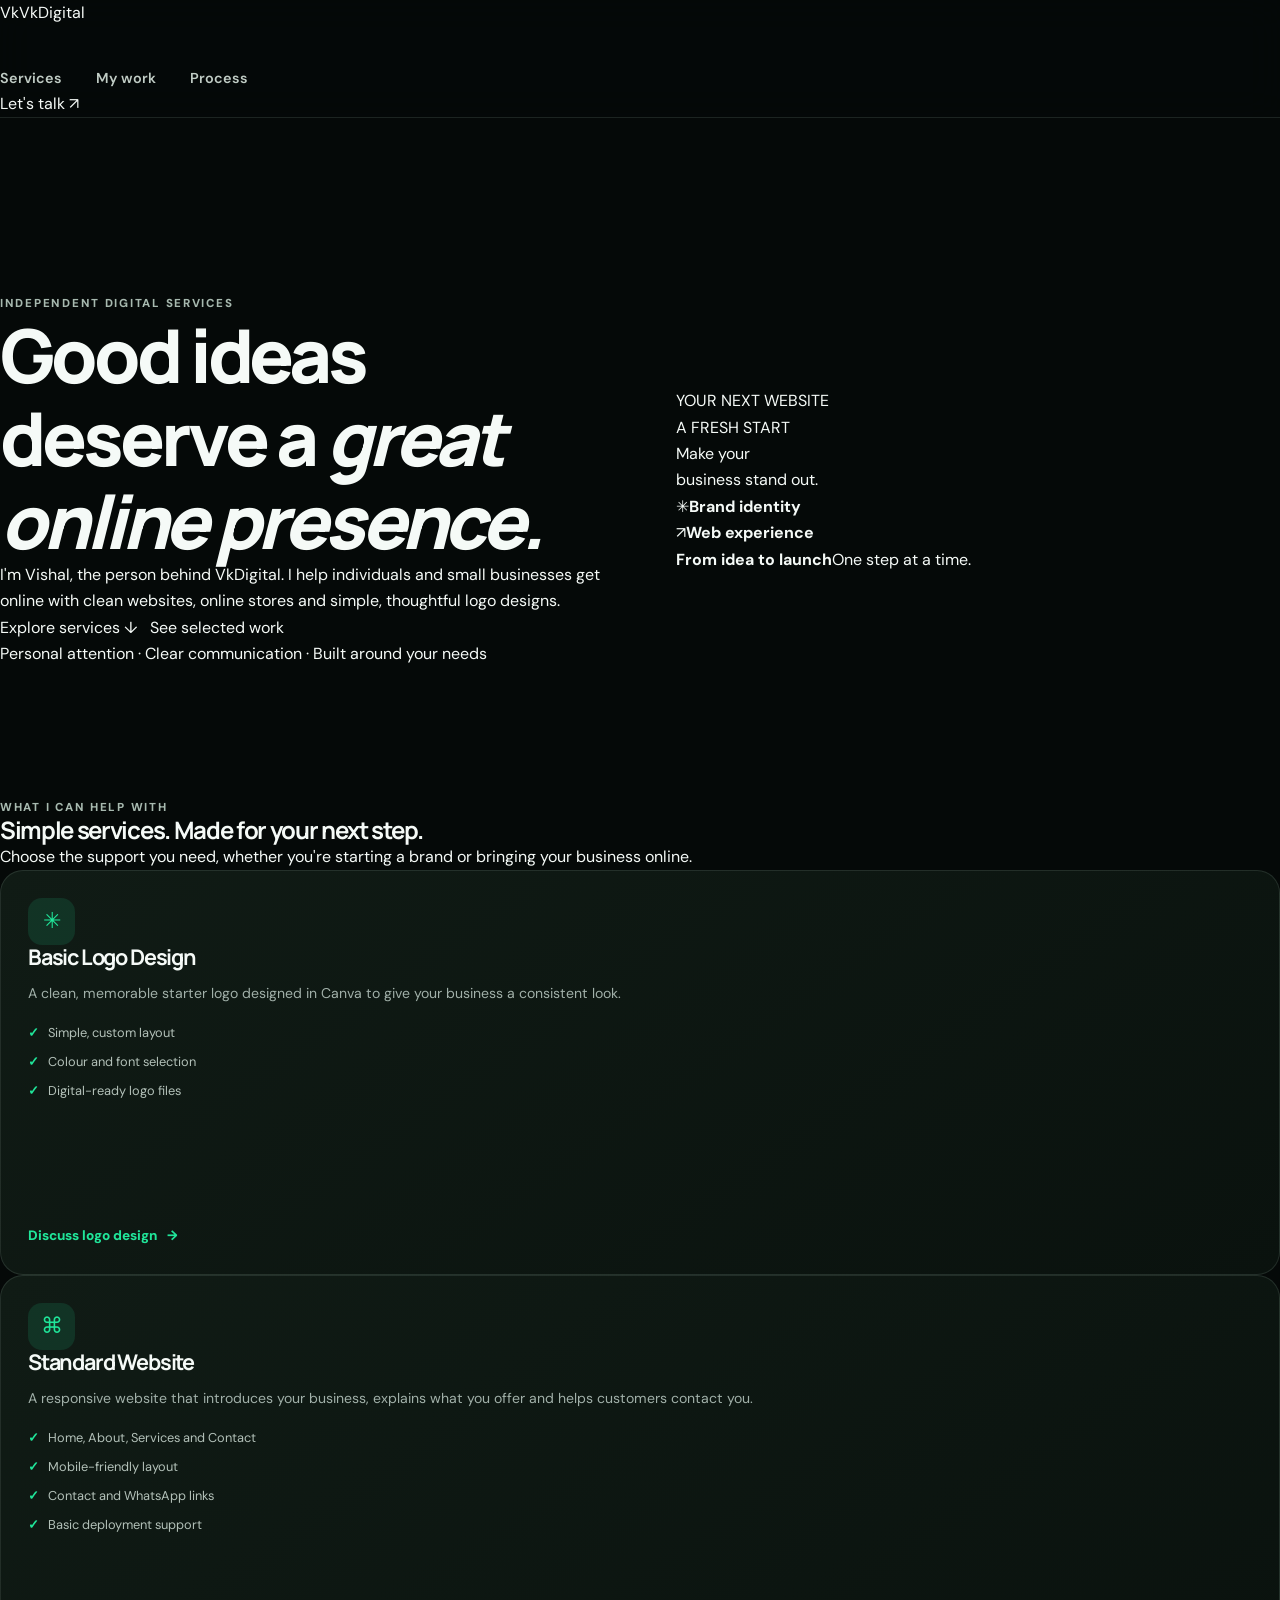
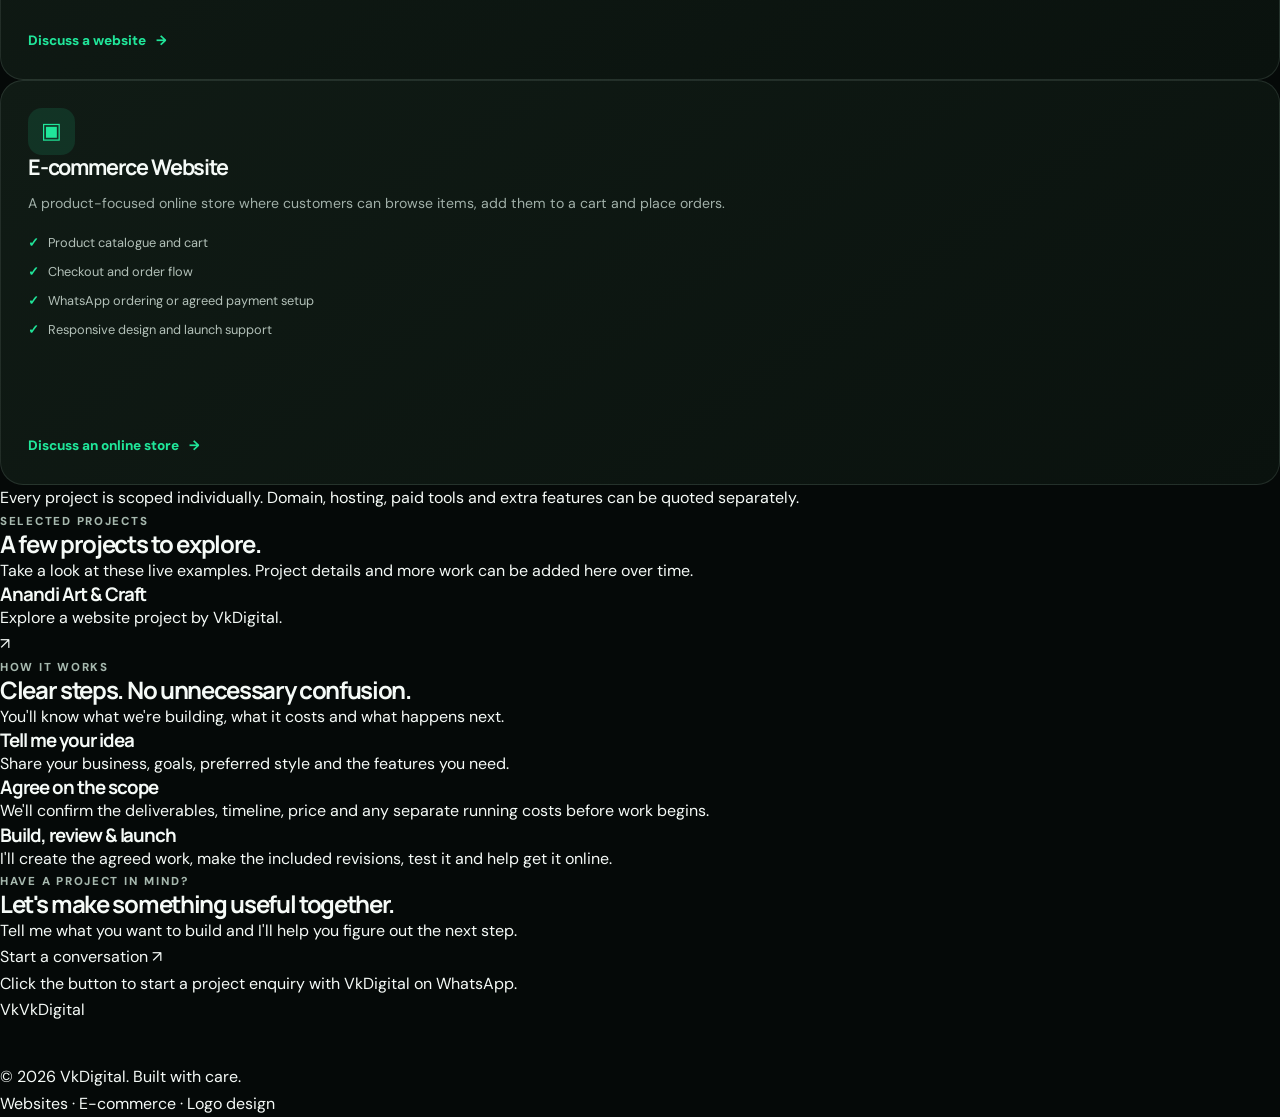
==== commit 53a231da: "Update index.html" ====
--- a/index.html
+++ b/index.html
@@ -9,7 +9,7 @@
     <link rel="preconnect" href="https://fonts.googleapis.com">
     <link rel="preconnect" href="https://fonts.gstatic.com" crossorigin>
     <link href="https://fonts.googleapis.com/css2?family=DM+Sans:wght@400;500;600;700&family=Manrope:wght@400;500;600;700;800&display=swap" rel="stylesheet">
-    <link rel="stylesheet" href="css/style.css">
+    <link rel="stylesheet" href="css/style1.css">
 </head>
 <body>
     <header class="site-header">
--- a/css/style1.css
+++ b/css/style1.css
@@ -0,0 +1,1419 @@
+:root {
+    --bg: #050908;
+    --bg2: #09110d;
+    --panel: #0d1713;
+    --white: #f5faf7;
+    --muted: #a1b0a9;
+    --muted2: #74837c;
+    --line: rgba(190,220,204,.13);
+    --green: #00c878;
+    --lime: #20e69a;
+    --cyan: #08b9e9;
+    --heading: 'Manrope',sans-serif;
+    --body: 'DM Sans',sans-serif;
+    --radius: 23px;
+    --shadow: 0 24px 80px rgba(0,0,0,.38)
+}
+* {
+    box-sizing: border-box;
+    margin: 0;
+    padding: 0
+}
+
+html {
+    scroll-behavior: smooth;
+    scroll-padding-top: 95px
+}
+
+body {
+    background: var(--bg);
+    color: var(--white);
+    font-family: var(--body);
+    line-height: 1.65;
+    overflow-x: hidden
+}
+
+a {
+    color: inherit;
+    text-decoration: none
+}
+
+button,a {
+    -webkit-tap-highlight-color: transparent
+}
+
+.container {
+    width: min(1160px,calc(100% - 44px));
+    margin: auto
+}
+
+.announcement {
+    background: #0c1712;
+    border-bottom: 1px solid var(--line);
+    color: #b8c9c0;
+    font-size: .78rem
+}
+
+.announcement-inner {
+    min-height: 37px;
+    display: flex;
+    align-items: center;
+    gap: 10px
+}
+
+.announcement-inner a {
+    margin-left: auto;
+    color: var(--lime);
+    font-weight: 700
+}
+
+.status-dot {
+    width: 7px;
+    height: 7px;
+    display: inline-block;
+    flex: 0 0 auto;
+    border-radius: 50%;
+    background: var(--lime);
+    box-shadow: 0 0 14px #20e69a99
+}
+
+.site-header {
+    position: sticky;
+    top: 0;
+    z-index: 50;
+    background: #050908df;
+    backdrop-filter: blur(18px);
+    border-bottom: 1px solid var(--line)
+}
+
+.nav-wrap {
+    min-height: 83px;
+    display: flex;
+    justify-content: space-between;
+    align-items: center;
+    gap: 30px
+}
+
+.brand {
+    display: flex;
+    width: 174px;
+    height: 67px;
+    overflow: hidden
+}
+
+.brand img {
+    width: 100%;
+    height: 100%;
+    object-fit: contain
+}
+
+.nav-links {
+    display: flex;
+    align-items: center;
+    gap: 34px;
+    color: #c0ccc5;
+    font-size: .9rem;
+    font-weight: 600
+}
+
+.nav-links a:hover {
+    color: var(--lime)
+}
+
+.nav-links .nav-contact {
+    color: #04100a;
+    background: var(--lime);
+    border-radius: 999px;
+    padding: 11px 18px
+}
+
+.menu-toggle {
+    display: none;
+    border: 1px solid var(--line);
+    border-radius: 12px;
+    background: var(--panel);
+    padding: 10px
+}
+
+.menu-toggle span {
+    display: block;
+    width: 21px;
+    height: 2px;
+    background: white;
+    margin: 4px
+}
+.hero {
+    min-height: 680px;
+    position: relative;
+    display: flex;
+    align-items: center;
+    padding: 80px 0 35px;
+    overflow: hidden
+}
+
+.hero-grid {
+    display: grid;
+    grid-template-columns: 1.02fr .98fr;
+    align-items: center;
+    gap: 48px;
+    position: relative;
+    z-index: 2
+}
+
+.hero-orb {
+    position: absolute;
+    border-radius: 50%;
+    pointer-events: none
+}
+
+.orb-one {
+    width: 470px;
+    height: 470px;
+    right: -130px;
+    top: 35px;
+    background: radial-gradient(circle,#00c87829,transparent 68%)
+}
+
+.orb-two {
+    width: 340px;
+    height: 340px;
+    left: -190px;
+    bottom: -170px;
+    background: radial-gradient(circle,#08b9e91f,transparent 70%)
+}
+
+.eyebrow {
+    display: flex;
+    align-items: center;
+    gap: 10px;
+    color: #a7b9af;
+    font-size: .72rem;
+    font-weight: 800;
+    letter-spacing: .15em;
+    text-transform: uppercase
+}
+
+.eyebrow-line {
+    width: 27px;
+    height: 2px;
+    background: linear-gradient(90deg,var(--green),var(--cyan))
+}
+
+.hero-kicker {
+    color: var(--lime);
+    font-size: .72rem;
+    letter-spacing: .19em;
+    font-weight: 800;
+    margin: 28px 0 12px
+}
+
+h1,h2,h3 {
+    font-family: var(--heading);
+    letter-spacing: -.055em;
+    line-height: 1.12
+}
+
+.gradient-text {
+    color: transparent;
+    background: linear-gradient(100deg,#f4fff9 4%,#25e49b 48%,#08b9e9);
+    -webkit-background-clip: text;
+    background-clip: text
+}
+
+h1 {
+    max-width: 690px;
+    font-size: clamp(2.9rem,5.8vw,5.25rem);
+    font-weight: 800
+}
+
+.hero-description {
+    max-width: 570px;
+    color: var(--muted);
+    font-size: 1.05rem;
+    margin: 23px 0 29px
+}
+
+.hero-actions {
+    display: flex;
+    flex-wrap: wrap;
+    gap: 12px
+}
+
+.btn {
+    display: inline-flex;
+    align-items: center;
+    justify-content: center;
+    gap: 12px;
+    border-radius: 999px;
+    padding: 14px 21px;
+    font-weight: 800;
+    font-size: .9rem;
+    transition: transform .2s,box-shadow .2s,background .2s
+}
+
+.btn:hover {
+    transform: translateY(-3px)
+}
+
+.btn-primary {
+    color: #04100a;
+    background: linear-gradient(105deg,var(--lime),var(--green));
+    box-shadow: 0 10px 32px #00c87829
+}
+
+.btn-quiet {
+    border: 1px solid var(--line);
+    color: #d8e4dd;
+    background: #ffffff06
+}
+
+.hero-proof {
+    display: flex;
+    align-items: center;
+    flex-wrap: wrap;
+    gap: 14px;
+    margin-top: 31px;
+    color: var(--muted2);
+    font-size: .78rem
+}
+
+.proof-mark {
+    display: flex;
+    align-items: center;
+    gap: 9px;
+    color: #c4d2ca
+}
+
+.proof-divider {
+    height: 16px;
+    width: 1px;
+    background: var(--line)
+}
+.hero-visual {
+    min-height: 480px;
+    position: relative;
+    display: grid;
+    place-items: center
+}
+
+.visual-grid {
+    position: absolute;
+    inset: 4% -8% 0 0;
+    opacity: .28;
+    background-image: linear-gradient(#64b48c1f 1px,transparent 1px),linear-gradient(90deg,#64b48c1f 1px,transparent 1px);
+    background-size: 35px 35px;
+    mask-image: radial-gradient(ellipse,black,transparent 72%)
+}
+
+.orbit {
+    position: absolute;
+    border: 1px solid #20e69a2e;
+    border-radius: 50%;
+    transform: rotate(-24deg)
+}
+
+.orbit-a {
+    width: 450px;
+    height: 260px
+}
+
+.orbit-b {
+    width: 510px;
+    height: 315px;
+    transform: rotate(28deg);
+    border-color: #08b9e926
+}
+
+.dashboard-card {
+    width: min(100%,440px);
+    position: relative;
+    z-index: 2;
+    overflow: hidden;
+    border: 1px solid #a7e2c233;
+    border-radius: 22px;
+    background: linear-gradient(145deg,#14251dfc,#070f0bfc);
+    box-shadow: 0 35px 100px #0008,0 0 55px #00c87814;
+    transform: rotate(2deg)
+}
+
+.dashboard-top {
+    min-height: 57px;
+    display: flex;
+    align-items: center;
+    justify-content: space-between;
+    padding: 0 20px;
+    border-bottom: 1px solid var(--line)
+}
+
+.mini-brand {
+    display: flex;
+    align-items: center;
+    gap: 9px;
+    color: #b5c7bd;
+    font-size: .72rem;
+    font-weight: 700
+}
+
+.mini-mark {
+    display: grid;
+    place-items: center;
+    width: 27px;
+    height: 27px;
+    border-radius: 8px;
+    color: #031009;
+    background: linear-gradient(135deg,var(--lime),var(--cyan));
+    font: 800 .8rem var(--heading)
+}
+
+.live-pill {
+    color: var(--lime);
+    font-size: .57rem;
+    font-weight: 800;
+    letter-spacing: .1em
+}
+
+.dashboard-body {
+    padding: 30px
+}
+
+.dashboard-label {
+    color: #83a995;
+    font-size: .61rem;
+    font-weight: 800;
+    letter-spacing: .18em
+}
+
+.dashboard-title {
+    font: 800 2.55rem/1.03 var(--heading);
+    letter-spacing: -.07em;
+    margin: 14px 0
+}
+
+.dashboard-title span {
+    color: var(--lime)
+}
+
+.dashboard-subline {
+    height: 6px;
+    width: 75%;
+    background: #263b30;
+    border-radius: 10px;
+    margin: 8px 0
+}
+
+.dashboard-subline.short {
+    width: 48%
+}
+
+.dashboard-tiles {
+    display: grid;
+    grid-template-columns: 1fr 1fr;
+    gap: 12px;
+    margin-top: 29px
+}
+
+.dash-tile {
+    padding: 15px;
+    background: #ffffff0b;
+    border: 1px solid var(--line);
+    border-radius: 13px
+}
+
+.tile-icon {
+    width: 30px;
+    height: 30px;
+    display: grid;
+    place-items: center;
+    border-radius: 9px;
+    font-size: 1rem;
+    margin-bottom: 14px
+}
+
+.tile-icon.green {
+    color: #04100a;
+    background: var(--lime)
+}
+
+.tile-icon.blue {
+    color: #04100a;
+    background: var(--cyan)
+}
+
+.dash-tile b,.dash-tile small {
+    display: block
+}
+
+.dash-tile b {
+    font-size: .75rem
+}
+
+.dash-tile small {
+    color: #8da097;
+    font-size: .64rem;
+    margin-top: 4px
+}
+
+.dashboard-bottom {
+    display: flex;
+    align-items: center;
+    justify-content: space-around;
+    padding: 14px 12px;
+    border-top: 1px solid var(--line);
+    color: #8fa398;
+    font-size: .53rem;
+    font-weight: 800;
+    letter-spacing: .08em
+}
+
+.dashboard-bottom b {
+    color: var(--green);
+    font-size: .8rem
+}
+
+.accent-text {
+    color: var(--lime)
+}
+
+.floating-chip {
+    position: absolute;
+    z-index: 3;
+    display: flex;
+    align-items: center;
+    gap: 10px;
+    padding: 12px 15px;
+    border: 1px solid #afe1c22e;
+    border-radius: 14px;
+    background: #0c1917f2;
+    box-shadow: var(--shadow)
+}
+
+.chip-top {
+    top: 54px;
+    right: -10px
+}
+
+.chip-bottom {
+    bottom: 48px;
+    left: -12px
+}
+
+.floating-chip b,.floating-chip small {
+    display: block
+}
+
+.floating-chip b {
+    font-size: .72rem
+}
+
+.floating-chip small {
+    color: #8fa398;
+    font-size: .62rem
+}
+
+.chip-spark,.chip-check {
+    display: grid;
+    place-items: center;
+    width: 29px;
+    height: 29px;
+    border-radius: 9px;
+    background: #20e69a21;
+    color: var(--lime)
+}
+
+.chip-check {
+    background: var(--lime);
+    color: #04100a;
+    font-weight: 900
+}
+
+.hero-bottom {
+    display: flex;
+    align-items: center;
+    gap: 13px;
+    margin-top: 48px;
+    color: #66786e;
+    font-size: .61rem;
+    font-weight: 800;
+    letter-spacing: .14em
+}
+
+.scroll-line {
+    height: 1px;
+    width: 54px;
+    background: linear-gradient(90deg,var(--green),transparent)
+}
+.intro-section,.work-section,.process-section {
+    background: var(--bg2);
+    border-block: 1px solid var(--line)
+}
+
+.intro-section {
+    padding: 100px 0
+}
+
+.intro-grid {
+    display: grid;
+    grid-template-columns: .7fr 2fr .7fr;
+    gap: 35px;
+    align-items: start
+}
+
+.section-label {
+    color: var(--lime);
+    font-size: .7rem;
+    letter-spacing: .14em;
+    font-weight: 800
+}
+
+.label-rule {
+    width: 45px;
+    height: 1px;
+    background: var(--green);
+    margin-top: 17px
+}
+
+.intro-content h2 {
+    max-width: 700px;
+    font-size: clamp(2rem,4vw,3.55rem)
+}
+
+.intro-content h2 span {
+    color: #82958a
+}
+
+.intro-content p {
+    max-width: 650px;
+    margin: 22px 0;
+    color: var(--muted)
+}
+
+.text-link {
+    display: inline-flex;
+    gap: 12px;
+    color: var(--lime);
+    font-weight: 800;
+    font-size: .88rem
+}
+
+.intro-stat {
+    padding: 16px 0 0 22px;
+    border-left: 1px solid var(--line)
+}
+
+.intro-stat strong {
+    display: block;
+    font: 800 3rem var(--heading);
+    color: var(--lime)
+}
+
+.intro-stat span {
+    color: #84958c;
+    font-size: .78rem
+}
+
+.services-section,.work-section,.process-section {
+    padding: 105px 0
+}
+
+.section-heading {
+    display: flex;
+    justify-content: space-between;
+    align-items: end;
+    gap: 40px;
+    margin-bottom: 43px
+}
+
+.section-heading h2,.why-copy h2 {
+    font-size: clamp(2.25rem,4.5vw,3.7rem);
+    margin-top: 18px
+}
+
+.section-heading>p {
+    max-width: 380px;
+    color: var(--muted);
+    font-size: .94rem
+}
+
+.service-grid {
+    display: grid;
+    grid-template-columns: repeat(3,1fr);
+    gap: 17px
+}
+
+.service-card {
+    position: relative;
+    display: flex;
+    flex-direction: column;
+    min-height: 405px;
+    padding: 27px;
+    border: 1px solid var(--line);
+    border-radius: var(--radius);
+    background: linear-gradient(145deg,#101b15,#0a120e);
+    transition: transform .25s,border-color .25s,box-shadow .25s
+}
+
+.service-card:hover {
+    transform: translateY(-6px);
+    border-color: #20e69a66;
+    box-shadow: 0 20px 60px #0004
+}
+
+.service-card.featured {
+    background: linear-gradient(145deg,#00c87821,#0b1510 70%);
+    border-color: #20e69a59
+}
+
+.featured-tag {
+    position: absolute;
+    top: 0;
+    right: 24px;
+    padding: 6px 10px;
+    border-radius: 0 0 8px 8px;
+    color: #04100a;
+    background: var(--lime);
+    font-size: .56rem;
+    letter-spacing: .1em;
+    font-weight: 900
+}
+
+.service-card-top {
+    display: flex;
+    justify-content: space-between;
+    align-items: center;
+    margin-bottom: 28px
+}
+
+.service-number {
+    color: #72847a;
+    font: 700 .75rem var(--heading)
+}
+
+.service-icon {
+    display: grid;
+    place-items: center;
+    width: 47px;
+    height: 47px;
+    border-radius: 14px;
+    background: #20e69a1f;
+    color: var(--lime);
+    font-size: 1.35rem
+}
+
+.service-card h3 {
+    font-size: 1.35rem;
+    margin-bottom: 12px
+}
+
+.service-card p {
+    color: var(--muted);
+    font-size: .88rem;
+    margin-bottom: 17px
+}
+
+.service-card ul {
+    list-style: none;
+    display: grid;
+    gap: 8px;
+    margin-bottom: 25px;
+    color: #b3c1b9;
+    font-size: .8rem
+}
+
+.service-card li:before {
+    content: '✓';
+    color: var(--lime);
+    font-weight: 900;
+    margin-right: 9px
+}
+
+.service-link {
+    display: inline-flex;
+    align-items: center;
+    gap: 10px;
+    margin-top: auto;
+    color: var(--lime);
+    font-size: .85rem;
+    font-weight: 800
+}
+
+.service-link span {
+    transition: transform .2s
+}
+
+.service-link:hover span {
+    transform: translate(3px,-3px)
+}
+
+.scope-note {
+    display: flex;
+    justify-content: center;
+    gap: 10px;
+    margin-top: 23px;
+    color: #7e9086;
+    font-size: .78rem;
+    text-align: center
+}
+
+.scope-note:first-letter {
+    color: var(--lime)
+}
+.project-card {
+    display: grid;
+    grid-template-columns: 1.1fr .9fr;
+    overflow: hidden;
+    border: 1px solid var(--line);
+    border-radius: 25px;
+    background: #0e1913;
+    transition: border-color .2s,transform .2s
+}
+
+.project-card:hover {
+    transform: translateY(-4px);
+    border-color: #20e69a66
+}
+
+.project-preview {
+    min-height: 315px;
+    padding: 23px;
+    background: radial-gradient(circle at 65% 35%,#00c87830,transparent 45%),#101c15
+}
+
+.preview-browser {
+    display: flex;
+    align-items: center;
+    gap: 9px;
+    color: #a8b9ae;
+    font-size: .58rem;
+    letter-spacing: .1em
+}
+
+.browser-dots {
+    margin-right: 7px;
+    color: #4a6556;
+    font-size: .65rem;
+    letter-spacing: 2px
+}
+
+.preview-arrow {
+    margin-left: auto;
+    color: var(--lime);
+    font-size: 1rem
+}
+
+.preview-art {
+    height: 230px;
+    margin-top: 20px;
+    position: relative;
+    overflow: hidden;
+    border: 1px solid #ffffff1a;
+    border-radius: 13px;
+    background: linear-gradient(135deg,#182b20,#0a1510)
+}
+
+.preview-art>span {
+    position: absolute;
+    bottom: 15px;
+    left: 18px;
+    color: #ecfff4b3;
+    font-size: .56rem;
+    letter-spacing: .2em
+}
+
+.art-sun {
+    position: absolute;
+    width: 145px;
+    height: 145px;
+    right: 12%;
+    top: 18px;
+    border-radius: 50%;
+    background: linear-gradient(135deg,#b7f17a,#00c878);
+    opacity: .85
+}
+
+.art-card {
+    position: absolute;
+    width: 95px;
+    height: 125px;
+    bottom: 30px;
+    border-radius: 11px;
+    border: 1px solid #ffffff40;
+    background: linear-gradient(145deg,#ffffff40,#ffffff08);
+    box-shadow: 0 12px 35px #0005;
+    transform: rotate(-10deg)
+}
+
+.art-card-one {
+    left: 17%
+}
+
+.art-card-two {
+    left: 37%;
+    bottom: 43px;
+    transform: rotate(8deg)
+}
+
+.art-card-three {
+    left: 57%;
+    bottom: 25px;
+    transform: rotate(17deg)
+}
+
+.project-info {
+    display: flex;
+    flex-direction: column;
+    justify-content: center;
+    padding: 42px
+}
+
+.project-type {
+    color: var(--lime);
+    font-size: .63rem;
+    letter-spacing: .15em;
+    font-weight: 900
+}
+
+.project-info h3 {
+    font-size: 1.8rem;
+    margin: 13px 0 9px
+}
+
+.project-info p {
+    color: var(--muted);
+    font-size: .9rem;
+    max-width: 340px
+}
+
+.project-cta {
+    display: inline-flex;
+    align-items: center;
+    gap: 18px;
+    margin-top: 36px;
+    color: var(--lime);
+    font-size: .84rem;
+    font-weight: 800
+}
+
+.project-cta b {
+    display: grid;
+    place-items: center;
+    width: 35px;
+    height: 35px;
+    border: 1px solid #20e69a59;
+    border-radius: 50%
+}
+
+.work-footnote {
+    display: flex;
+    align-items: center;
+    gap: 9px;
+    margin-top: 20px;
+    color: #788a80;
+    font-size: .76rem
+}
+.why-section {
+    padding: 105px 0
+}
+
+.why-grid {
+    display: grid;
+    grid-template-columns: .9fr 1.1fr;
+    gap: 90px
+}
+
+.why-copy p {
+    max-width: 400px;
+    color: var(--muted);
+    margin-top: 21px
+}
+
+.why-list {
+    border-top: 1px solid var(--line)
+}
+
+.why-item {
+    display: grid;
+    grid-template-columns: 45px 1fr 20px;
+    gap: 17px;
+    align-items: start;
+    padding: 23px 0;
+    border-bottom: 1px solid var(--line)
+}
+
+.why-item>span {
+    color: var(--lime);
+    font: 800 .75rem var(--heading);
+    padding-top: 4px
+}
+
+.why-item h3 {
+    font-size: 1.08rem;
+    margin-bottom: 7px
+}
+
+.why-item p {
+    color: var(--muted);
+    font-size: .84rem
+}
+
+.why-item>b {
+    color: #71847a
+}
+
+.process-grid {
+    display: grid;
+    grid-template-columns: repeat(4,1fr);
+    gap: 14px
+}
+
+.process-step {
+    min-height: 245px;
+    padding: 23px;
+    border: 1px solid var(--line);
+    border-radius: 18px;
+    background: #ffffff05
+}
+
+.process-index {
+    color: var(--lime);
+    font: 800 .7rem var(--heading)
+}
+
+.process-symbol {
+    display: grid;
+    place-items: center;
+    width: 42px;
+    height: 42px;
+    margin: 25px 0 19px;
+    border-radius: 13px;
+    color: var(--lime);
+    background: #20e69a1a;
+    font-size: 1.35rem
+}
+
+.process-step h3 {
+    font-size: 1.1rem;
+    margin-bottom: 9px
+}
+
+.process-step p {
+    color: var(--muted);
+    font-size: .8rem
+}
+.contact-section {
+    padding: 105px 0 85px
+}
+
+.contact-panel {
+    position: relative;
+    display: flex;
+    align-items: center;
+    justify-content: space-between;
+    gap: 35px;
+    overflow: hidden;
+    padding: 65px;
+    border: 1px solid #20e69a40;
+    border-radius: 28px;
+    background: linear-gradient(115deg,#10251a,#0b1711 65%,#0b1c1e)
+}
+
+.contact-glow {
+    position: absolute;
+    width: 430px;
+    height: 430px;
+    right: 5%;
+    top: -65%;
+    border-radius: 50%;
+    background: radial-gradient(circle,#00c87838,transparent 68%)
+}
+
+.contact-content {
+    position: relative;
+    z-index: 2
+}
+
+.contact-content h2 {
+    font-size: clamp(2.2rem,4.5vw,3.7rem);
+    margin: 18px 0 13px
+}
+
+.contact-content p {
+    max-width: 470px;
+    color: #9fb1a6
+}
+
+.contact-button {
+    position: relative;
+    z-index: 2;
+    flex-shrink: 0
+}
+
+.contact-watermark {
+    position: absolute;
+    right: 28%;
+    bottom: -95px;
+    color: #ffffff06;
+    font: 900 20rem var(--heading);
+    pointer-events: none
+}
+
+.contact-caption {
+    margin-top: 14px;
+    text-align: center;
+    color: #718178;
+    font-size: .73rem
+}
+
+.site-footer {
+    background: #030605;
+    border-top: 1px solid var(--line)
+}
+
+.footer-main {
+    display: grid;
+    grid-template-columns: 1.5fr 1fr 1fr 1fr;
+    gap: 35px;
+    padding: 55px 0 45px
+}
+
+.footer-brand img {
+    width: 165px;
+    height: 90px;
+    object-fit: contain;
+    object-position: left center
+}
+
+.footer-brand p {
+    color: #82948a;
+    font-size: .78rem;
+    margin-top: 7px
+}
+
+.footer-column {
+    display: flex;
+    flex-direction: column;
+    align-items: flex-start;
+    gap: 11px;
+    color: #9aaba1;
+    font-size: .82rem
+}
+
+.footer-column a:hover,.footer-bottom a:hover {
+    color: var(--lime)
+}
+
+.footer-heading {
+    color: #e4eee8;
+    font-size: .65rem;
+    font-weight: 900;
+    letter-spacing: .15em;
+    margin-bottom: 5px
+}
+
+.footer-note {
+    display: flex;
+    align-items: center;
+    gap: 10px;
+    color: #9aaba1;
+    font-size: .78rem
+}
+
+.footer-bottom {
+    display: flex;
+    justify-content: space-between;
+    gap: 18px;
+    padding: 19px 0;
+    border-top: 1px solid var(--line);
+    color: #66776d;
+    font-size: .7rem
+}
+
+.footer-bottom a {
+    color: #a9b9af
+}
+
+.reveal {
+    opacity: 0;
+    transform: translateY(18px);
+    transition: opacity .65s ease,transform .65s ease
+}
+
+.reveal.is-visible {
+    opacity: 1;
+    transform: translateY(0)
+}
+@media(max-width:950px) {
+    .hero-grid {
+        grid-template-columns: 1fr 1fr;
+        gap: 25px
+    }
+
+    .hero-visual {
+        min-height: 410px
+    }
+
+    .chip-top {
+        right: -2px
+    }
+
+    .chip-bottom {
+        left: -2px
+    }
+
+    .intro-grid {
+        grid-template-columns: .5fr 2fr
+    }
+
+    .intro-stat {
+        grid-column: 2
+    }
+
+    .service-grid {
+        grid-template-columns: 1fr 1fr
+    }
+
+    .service-card:last-child {
+        grid-column: 1/-1;
+        min-height: 340px
+    }
+
+    .process-grid {
+        grid-template-columns: 1fr 1fr
+    }
+
+    .why-grid {
+        gap: 45px
+    }}
+@media(max-width:700px) {
+    .container {
+        width: min(100% - 32px,1160px)
+    }
+
+    .nav-wrap {
+        min-height: 72px
+    }
+
+    .brand {
+        width: 145px;
+        height: 58px
+    }
+
+    .menu-toggle {
+        display: block;
+        cursor: pointer
+    }
+
+    .nav-links {
+        display: none;
+        position: absolute;
+        top: 72px;
+        left: 0;
+        right: 0;
+        padding: 18px 22px 23px;
+        flex-direction: column;
+        align-items: stretch;
+        gap: 0;
+        background: #050908fc;
+        border-bottom: 1px solid var(--line)
+    }
+
+    .nav-links.open {
+        display: flex
+    }
+
+    .nav-links a {
+        padding: 13px 4px
+    }
+
+    .nav-links .nav-contact {
+        text-align: center;
+        margin-top: 9px;
+        padding: 12px
+    }
+
+    .hero {
+        min-height: auto;
+        padding: 62px 0 25px
+    }
+
+    .hero-grid {
+        grid-template-columns: 1fr;
+        gap: 15px
+    }
+
+    h1 {
+        font-size: clamp(2.65rem,12vw,4.2rem)
+    }
+
+    .hero-description {
+        font-size: .96rem
+    }
+
+    .hero-visual {
+        min-height: 390px;
+        margin-top: 5px
+    }
+
+    .dashboard-card {
+        width: min(100%,420px)
+    }
+
+    .dashboard-body {
+        padding: 23px
+    }
+
+    .dashboard-title {
+        font-size: 2.2rem
+    }
+
+    .chip-top {
+        top: 15px;
+        right: -3px
+    }
+
+    .chip-bottom {
+        bottom: 12px;
+        left: -3px
+    }
+
+    .hero-bottom {
+        margin-top: 25px;
+        font-size: .53rem
+    }
+
+    .hero-bottom span:last-child {
+        display: none
+    }
+
+    .intro-section,.services-section,.work-section,.why-section,.process-section,.contact-section {
+        padding: 72px 0
+    }
+
+    .intro-grid {
+        grid-template-columns: 1fr;
+        gap: 22px
+    }
+
+    .intro-stat {
+        grid-column: auto
+    }
+
+    .section-heading {
+        display: block;
+        margin-bottom: 30px
+    }
+
+    .section-heading>p {
+        margin-top: 17px
+    }
+
+    .service-grid,.process-grid {
+        grid-template-columns: 1fr
+    }
+
+    .service-card,.service-card:last-child {
+        grid-column: auto;
+        min-height: unset
+    }
+
+    .service-card {
+        padding: 24px
+    }
+
+    .scope-note {
+        text-align: left
+    }
+
+    .project-card {
+        grid-template-columns: 1fr
+    }
+
+    .project-preview {
+        min-height: 285px
+    }
+
+    .preview-art {
+        height: 205px
+    }
+
+    .project-info {
+        padding: 28px
+    }
+
+    .why-grid {
+        grid-template-columns: 1fr;
+        gap: 35px
+    }
+
+    .why-item {
+        grid-template-columns: 34px 1fr 15px
+    }
+
+    .process-step {
+        min-height: unset
+    }
+
+    .process-symbol {
+        margin: 17px 0 14px
+    }
+
+    .contact-panel {
+        align-items: flex-start;
+        flex-direction: column;
+        padding: 35px 25px
+    }
+
+    .contact-button {
+        width: 100%
+    }
+
+    .contact-watermark {
+        right: -8%;
+        bottom: -55px;
+        font-size: 13rem
+    }
+
+    .footer-main {
+        grid-template-columns: 1fr 1fr;
+        gap: 30px 20px;
+        padding: 40px 0
+    }
+
+    .footer-brand {
+        grid-column: 1/-1
+    }
+
+    .footer-bottom {
+        flex-direction: column;
+        gap: 8px
+    }}
+@media(max-width:380px) {
+    .hero-actions .btn {
+        width: 100%
+    }
+
+    .dashboard-bottom {
+        font-size: .45rem
+    }
+
+    .floating-chip {
+        padding: 9px 10px
+    }
+
+    .floating-chip b {
+        font-size: .65rem
+    }}
+@media(prefers-reduced-motion:reduce) {
+    html {
+        scroll-behavior: auto
+    }
+
+    *,*::before,*::after {
+        transition-duration: .01ms!important;
+        animation-duration: .01ms!important;
+        animation-iteration-count: 1!important
+    }
+
+    .reveal {
+        opacity: 1;
+        transform: none
+    }}
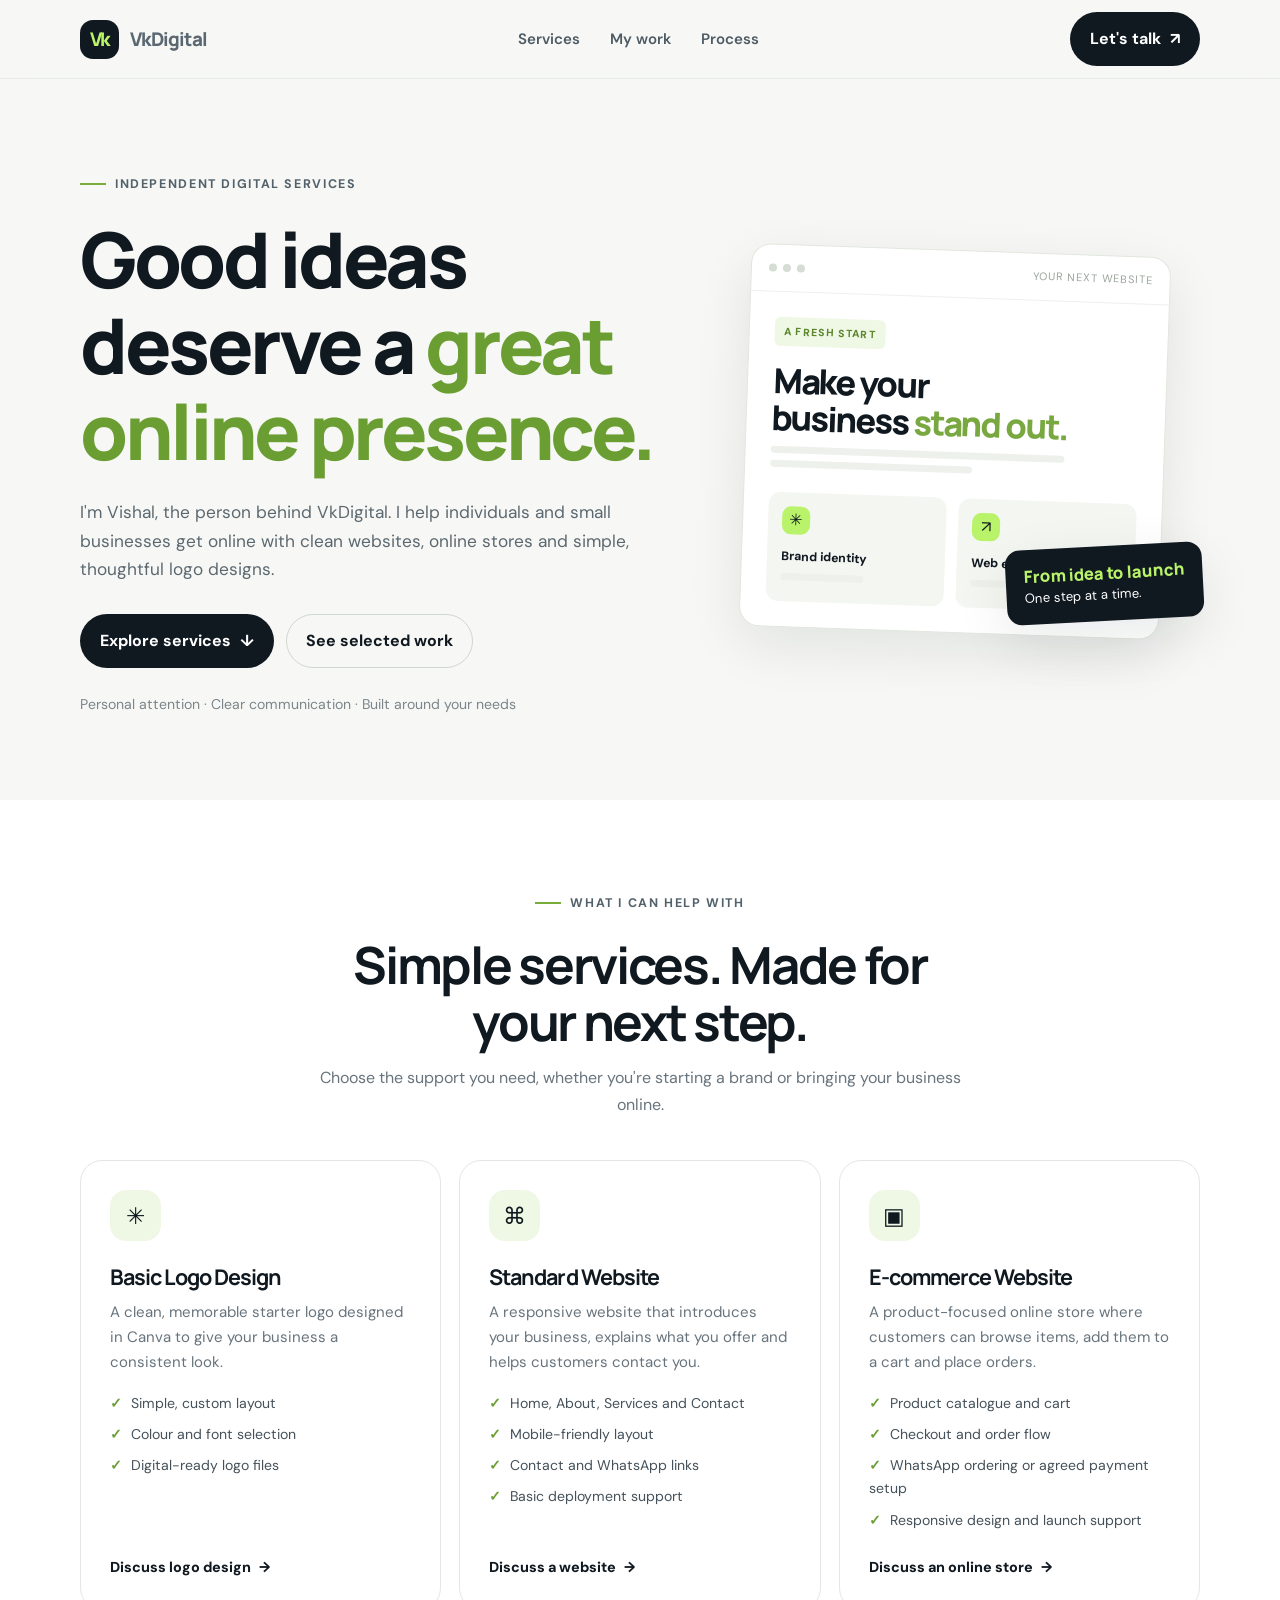
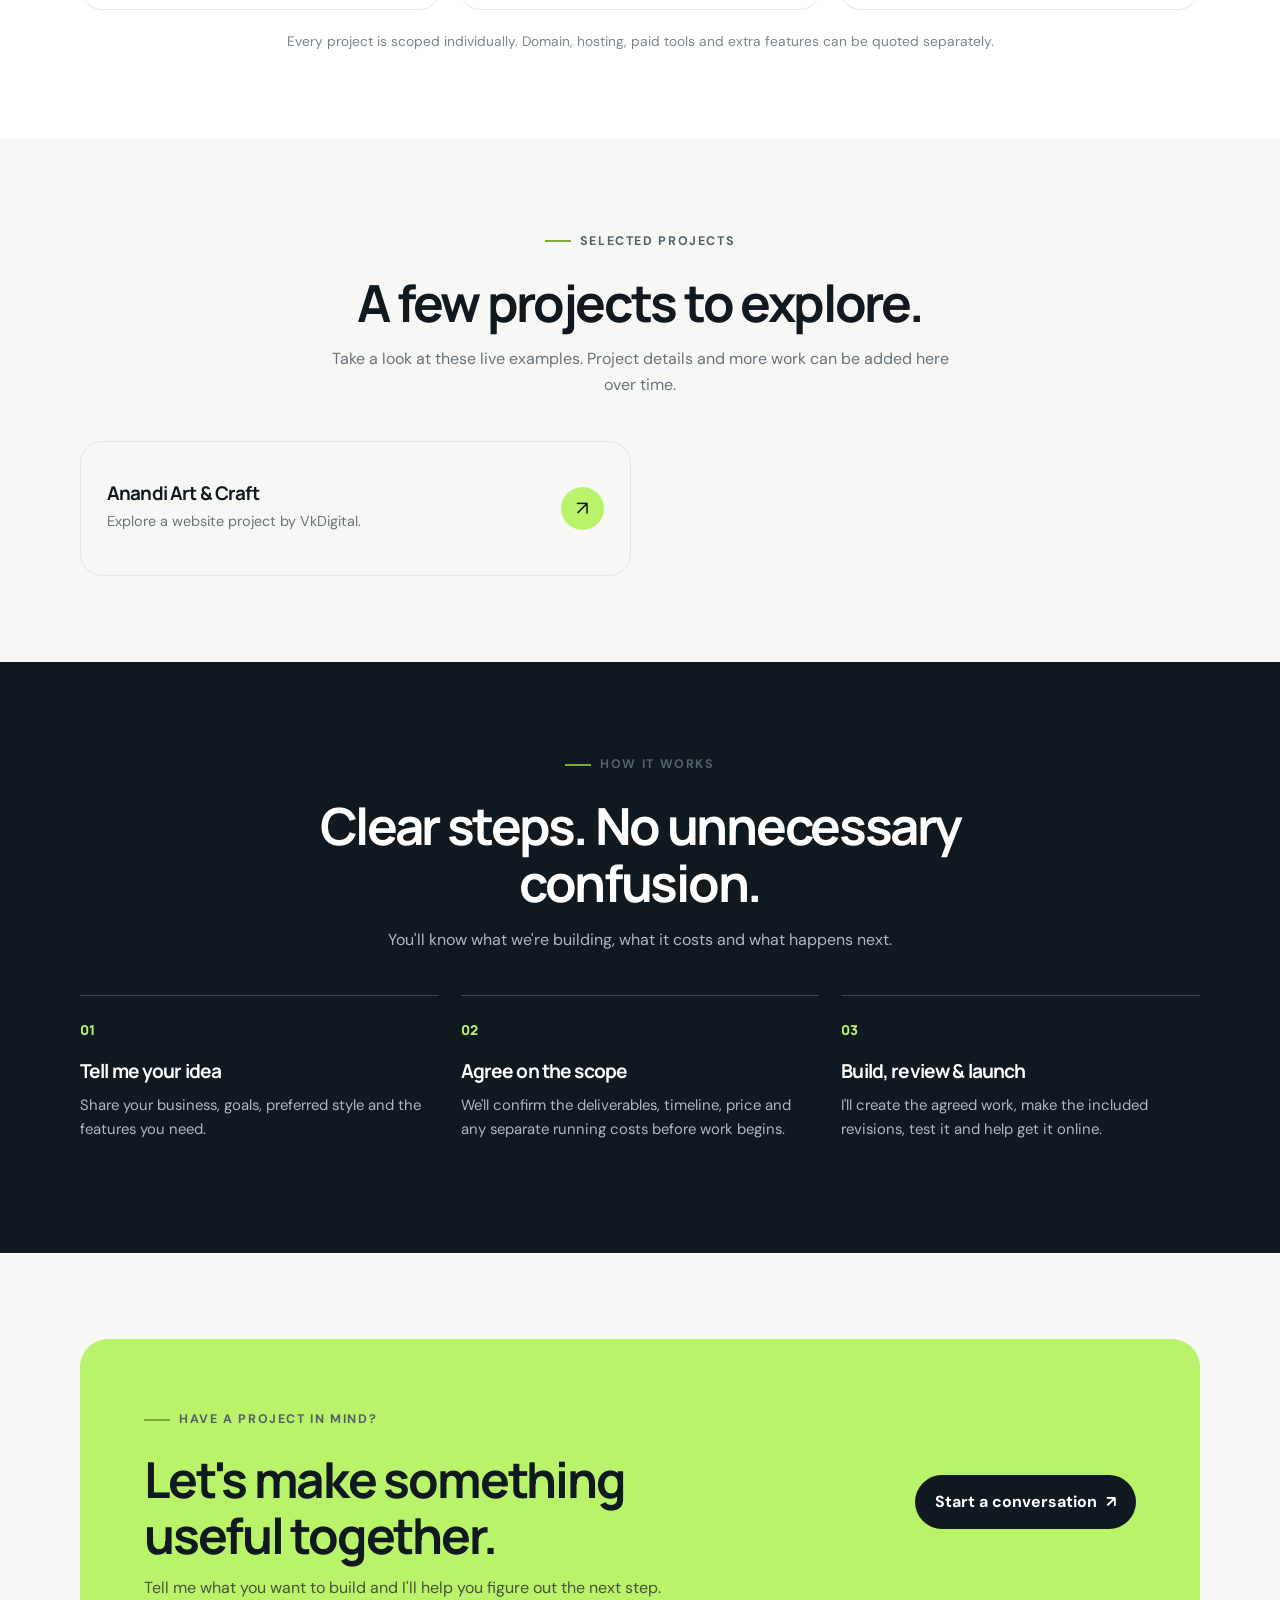
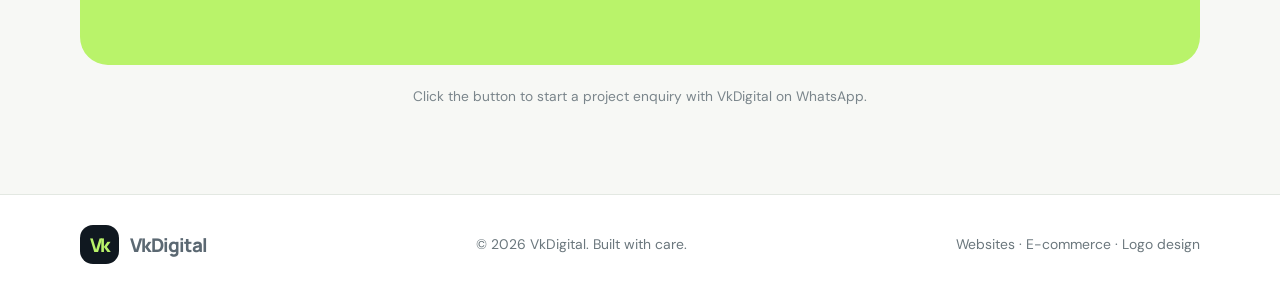
==== commit a26a91b5: "Update index.html" ====
--- a/index.html
+++ b/index.html
@@ -9,7 +9,7 @@
     <link rel="preconnect" href="https://fonts.googleapis.com">
     <link rel="preconnect" href="https://fonts.gstatic.com" crossorigin>
     <link href="https://fonts.googleapis.com/css2?family=DM+Sans:wght@400;500;600;700&family=Manrope:wght@400;500;600;700;800&display=swap" rel="stylesheet">
-    <link rel="stylesheet" href="css/style1.css">
+    <link rel="stylesheet" href="css/style.css">
 </head>
 <body>
     <header class="site-header">
--- a/css/style.css
+++ b/css/style.css
@@ -0,0 +1,650 @@
+:root {
+        --ink: #101820;
+        --ink-soft: #24313c;
+        --paper: #f7f8f5;
+        --white: #fff;
+        --muted: #68747d;
+        --accent: #b9f36a;
+        --line: #e3e8e2;
+        --radius: 22px;
+        --shadow: 0 18px 55px rgba(16,24,32,.09)
+    }
+        * {
+            box-sizing: border-box;
+            margin: 0;
+            padding: 0
+        }
+        html {
+            scroll-behavior: smooth;
+            scroll-padding-top: 90px
+        }
+        body {
+            font-family: 'DM Sans',sans-serif;
+            color: var(--ink);
+            background: var(--paper);
+            line-height: 1.65
+        }
+        a {
+            color: inherit;
+            text-decoration: none
+        }
+        button,a {
+            -webkit-tap-highlight-color: transparent
+        }
+        .wrap {
+            width: min(1120px,calc(100% - 40px));
+            margin-inline: auto
+        }
+        .site-header {
+            position: sticky;
+            top: 0;
+            z-index: 10;
+            background: rgba(247,248,245,.9);
+            backdrop-filter: blur(14px);
+            border-bottom: 1px solid rgba(227,232,226,.8)
+        }
+        nav {
+            min-height: 78px;
+            display: flex;
+            align-items: center;
+            justify-content: space-between;
+            gap: 24px
+        }
+        .brand {
+            display: flex;
+            align-items: center;
+            gap: 11px;
+            font: 800 1.18rem 'Manrope',sans-serif;
+            letter-spacing: -.04em
+        }
+        .brand-mark {
+            width: 39px;
+            height: 39px;
+            display: grid;
+            place-items: center;
+            background: var(--ink);
+            color: var(--accent);
+            border-radius: 13px;
+            font-weight: 800;
+            letter-spacing: -.08em
+        }
+        .brand span:last-child {
+            color: #5b6872
+        }
+        .nav-links {
+            display: flex;
+            align-items: center;
+            gap: 30px;
+            color: #4e5b64;
+            font-size: .94rem;
+            font-weight: 600
+        }
+        .nav-links a:hover {
+            color: #111
+        }
+        .button {
+            display: inline-flex;
+            align-items: center;
+            justify-content: center;
+            gap: 9px;
+            padding: 13px 19px;
+            border-radius: 999px;
+            font-weight: 700;
+            border: 1px solid transparent;
+            transition: transform .2s,background .2s;
+            cursor: pointer
+        }
+        .button:hover {
+            transform: translateY(-2px)
+        }
+        .button-dark {
+            background: var(--ink);
+            color: white
+        }
+
+        .button-dark:hover {
+            background: #273641
+        }
+        .button-lime {
+            background: var(--accent);
+            color: var(--ink)
+        }
+        .button-outline {
+            border-color: #cfd7cf;
+            background: transparent
+        }
+        .hero {
+            padding: 88px 0 84px;
+            overflow: hidden
+        }
+        .hero-grid {
+            display: grid;
+            grid-template-columns: 1.08fr .92fr;
+            align-items: center;
+            gap: 54px
+        }
+        .eyebrow {
+            display: inline-flex;
+            align-items: center;
+            gap: 9px;
+            color: #52616a;
+            font-weight: 700;
+            font-size: .78rem;
+            letter-spacing: .13em;
+            text-transform: uppercase;
+            margin-bottom: 22px
+        }
+        .eyebrow:before {
+            content: '';
+            width: 26px;
+            height: 2px;
+            background: #78ad3a
+        }
+        h1,h2,h3 {
+            font-family: 'Manrope',sans-serif;
+            letter-spacing: -.045em;
+            line-height: 1.12
+        }
+        h1 {
+            font-size: clamp(2.8rem,6vw,5.2rem);
+            max-width: 690px;
+            font-weight: 800
+        }
+        h1 em {
+            font-style: normal;
+            color: #6a9e32
+        }
+        .hero-copy {
+            max-width: 555px;
+            margin: 24px 0 30px;
+            color: #5c6870;
+            font-size: 1.08rem
+        }
+        .hero-actions {
+            display: flex;
+            flex-wrap: wrap;
+            gap: 12px
+        }
+        .trust-line {
+            margin-top: 25px;
+            color: #7b858a;
+            font-size: .88rem
+        }
+        .visual {
+            min-height: 420px;
+            position: relative;
+            display: grid;
+            place-items: center
+        }
+        .visual-glow {
+            position: absolute;
+            width: 350px;
+            height: 350px;
+            border-radius: 50%;
+            background: #e4f5cf;
+            filter: blur(2px)
+        }
+        .mock-window {
+            position: relative;
+            width: min(100%,420px);
+            background: #fff;
+            border: 1px solid #e1e7de;
+            border-radius: 20px;
+            box-shadow: var(--shadow);
+            overflow: hidden;
+            transform: rotate(2deg)
+        }
+        .window-top {
+            display: flex;
+            align-items: center;
+            gap: 6px;
+            padding: 14px 17px;
+            border-bottom: 1px solid #edf0eb
+        }
+        .dot {
+            width: 8px;
+            height: 8px;
+            border-radius: 50%;
+            background: #d6ddd4
+        }
+
+        .window-label {
+            margin-left: auto;
+            font-size: .68rem;
+            color: #9aa39b;
+            letter-spacing: .08em
+        }
+        .mock-content {
+            padding: 25px
+        }
+        .mock-tag {
+            display: inline-block;
+            font-size: .65rem;
+            font-weight: 800;
+            letter-spacing: .13em;
+            color: #5d862e;
+            background: #eff8e5;
+            padding: 6px 9px;
+            border-radius: 6px
+        }
+        .mock-title {
+            font: 800 2.15rem/1.06 'Manrope',sans-serif;
+            letter-spacing: -.06em;
+            margin: 16px 0 11px
+        }
+        .mock-title span {
+            color: #78a83f
+        }
+        .mock-line {
+            height: 7px;
+            background: #edf0eb;
+            border-radius: 10px;
+            margin: 7px 0;
+            width: 80%
+        }
+
+        .mock-line.short {
+            width: 55%
+        }
+        .mock-cards {
+            display: grid;
+            grid-template-columns: 1fr 1fr;
+            gap: 12px;
+            margin-top: 25px
+        }
+        .mock-card {
+            padding: 14px;
+            border-radius: 12px;
+            background: #f4f6f1;
+            min-height: 90px
+        }
+
+        .mock-card b {
+            display: block;
+            font-size: .77rem;
+            margin: 12px 0 3px
+        }
+
+        .mock-icon {
+            width: 28px;
+            height: 28px;
+            border-radius: 9px;
+            background: var(--accent);
+            display: grid;
+            place-items: center;
+            font-size: 1rem
+        }
+        .floating-note {
+            position: absolute;
+            right: -3px;
+            bottom: 31px;
+            padding: 15px 18px;
+            background: var(--ink);
+            color: white;
+            border-radius: 15px;
+            box-shadow: var(--shadow);
+            font-size: .82rem;
+            transform: rotate(-3deg)
+        }
+
+        .floating-note strong {
+            display: block;
+            color: var(--accent);
+            font: 800 1.05rem 'Manrope',sans-serif
+        }
+        .section {
+            padding: 86px 0
+        }
+
+        .section-white {
+            background: #fff
+        }
+
+        .section-dark {
+            background: var(--ink);
+            color: #fff
+        }
+        .section-head {
+            max-width: 650px;
+            margin: 0 auto 42px;
+            text-align: center
+        }
+
+        .section-head .eyebrow {
+            justify-content: center
+        }
+
+        .section-head h2 {
+            font-size: clamp(2rem,4vw,3.2rem);
+            margin-bottom: 15px
+        }
+
+        .section-head p {
+            color: var(--muted)
+        }
+
+        .section-dark .section-head p {
+            color: #aeb9bd
+        }
+        .services-grid {
+            display: grid;
+            grid-template-columns: repeat(3,1fr);
+            gap: 18px
+        }
+        .service-card {
+            position: relative;
+            background: #fff;
+            border: 1px solid var(--line);
+            border-radius: var(--radius);
+            padding: 29px;
+            display: flex;
+            flex-direction: column;
+            min-height: 320px;
+            transition: transform .2s,box-shadow .2s,border-color .2s
+        }
+        .service-card:hover {
+            transform: translateY(-5px);
+            box-shadow: var(--shadow);
+            border-color: #c8d7bd
+        }
+        .service-icon {
+            width: 51px;
+            height: 51px;
+            border-radius: 16px;
+            display: grid;
+            place-items: center;
+            background: #eff8e5;
+            font-size: 1.45rem;
+            margin-bottom: 24px
+        }
+        .service-card h3 {
+            font-size: 1.35rem;
+            margin-bottom: 11px
+        }
+
+        .service-card p {
+            font-size: .94rem;
+            color: var(--muted);
+            margin-bottom: 17px
+        }
+        .service-card ul {
+            list-style: none;
+            display: grid;
+            gap: 8px;
+            margin-bottom: 24px;
+            color: #45515a;
+            font-size: .88rem
+        }
+
+        .service-card li:before {
+            content: '✓';
+            font-weight: 800;
+            color: #6b9e34;
+            margin-right: 9px
+        }
+        .service-link {
+            margin-top: auto;
+            font-weight: 800;
+            font-size: .9rem;
+            display: inline-flex;
+            align-items: center;
+            gap: 8px
+        }
+
+        .service-link span {
+            transition: transform .2s
+        }
+
+        .service-link:hover span {
+            transform: translateX(4px)
+        }
+        .note {
+            margin-top: 20px;
+            text-align: center;
+            color: #7a858b;
+            font-size: .86rem
+        }
+        .work-grid {
+            display: grid;
+            grid-template-columns: repeat(2,1fr);
+            gap: 18px
+        }
+        .work-card {
+            padding: 26px;
+            border: 1px solid var(--line);
+            border-radius: var(--radius);
+            background: var(--paper);
+            display: flex;
+            align-items: center;
+            justify-content: space-between;
+            gap: 20px;
+            min-height: 135px
+        }
+        .work-card h3 {
+            font-size: 1.18rem;
+            margin-bottom: 6px
+        }
+
+        .work-card p {
+            font-size: .9rem;
+            color: var(--muted)
+        }
+
+        .work-arrow {
+            flex-shrink: 0;
+            width: 43px;
+            height: 43px;
+            border-radius: 50%;
+            background: var(--accent);
+            display: grid;
+            place-items: center;
+            font-size: 1.25rem
+        }
+        .steps {
+            display: grid;
+            grid-template-columns: repeat(3,1fr);
+            gap: 22px;
+            counter-reset: step
+        }
+        .step {
+            padding: 25px 0;
+            border-top: 1px solid #3a454c;
+            counter-increment: step
+        }
+
+        .step:before {
+            content: '0' counter(step);
+            display: block;
+            color: var(--accent);
+            font: 800 .85rem 'Manrope',sans-serif;
+            margin-bottom: 22px
+        }
+
+        .step h3 {
+            font-size: 1.2rem;
+            margin-bottom: 10px
+        }
+
+        .step p {
+            color: #aeb9bd;
+            font-size: .93rem
+        }
+        .cta {
+            padding: 64px;
+            border-radius: 28px;
+            background: var(--accent);
+            display: flex;
+            align-items: center;
+            justify-content: space-between;
+            gap: 28px
+        }
+
+        .cta h2 {
+            font-size: clamp(2rem,4vw,3.1rem);
+            max-width: 620px
+        }
+
+        .cta p {
+            margin-top: 12px;
+            color: #46543a
+        }
+
+        .cta .button {
+            flex-shrink: 0
+        }
+        footer {
+            padding: 30px 0;
+            background: #fff;
+            border-top: 1px solid var(--line)
+        }
+
+        .footer-inner {
+            display: flex;
+            justify-content: space-between;
+            align-items: center;
+            gap: 18px;
+            color: #6b777d;
+            font-size: .87rem
+        }
+
+        .footer-inner strong {
+            color: var(--ink)
+        }
+        @media(max-width:850px) {
+            .hero {
+                padding-top: 60px
+            }
+
+            .hero-grid {
+                grid-template-columns: 1fr;
+                gap: 25px
+            }
+
+            .visual {
+                min-height: 370px
+            }
+
+            .services-grid {
+                grid-template-columns: 1fr 1fr
+            }
+
+            .service-card:last-child {
+                grid-column: 1/-1
+            }
+
+            .cta {
+                padding: 42px;
+                align-items: flex-start;
+                flex-direction: column
+            }}
+        @media(max-width:600px) {
+            .wrap {
+                width: min(100% - 30px,1120px)
+            }
+
+            nav {
+                min-height: 68px
+            }
+
+            .nav-links {
+                gap: 14px;
+                font-size: .83rem
+            }
+
+            .nav-links a:nth-child(2) {
+                display: none
+            }
+
+            .nav-cta {
+                padding: 10px 13px;
+                font-size: .83rem
+            }
+
+            .brand {
+                font-size: 1rem
+            }
+
+            .brand-mark {
+                width: 35px;
+                height: 35px
+            }
+
+            .hero {
+                padding: 55px 0 45px
+            }
+
+            .hero-grid {
+                gap: 15px
+            }
+
+            h1 {
+                font-size: clamp(2.65rem,13vw,4rem)
+            }
+
+            .hero-copy {
+                font-size: 1rem
+            }
+
+            .visual {
+                min-height: 330px
+            }
+
+            .visual-glow {
+                width: 270px;
+                height: 270px
+            }
+
+            .mock-content {
+                padding: 20px
+            }
+
+            .mock-title {
+                font-size: 1.8rem
+            }
+
+            .floating-note {
+                right: 0;
+                bottom: 10px
+            }
+
+            .section {
+                padding: 65px 0
+            }
+
+            .services-grid,.work-grid,.steps {
+                grid-template-columns: 1fr
+            }
+
+            .service-card,.service-card:last-child {
+                grid-column: auto;
+                min-height: unset
+            }
+
+            .service-card {
+                padding: 25px
+            }
+
+            .section-head {
+                margin-bottom: 30px
+            }
+
+            .work-card {
+                min-height: 120px
+            }
+
+            .cta {
+                padding: 30px 24px
+            }
+
+            .footer-inner {
+                align-items: flex-start;
+                flex-direction: column
+            }}
+        @media(prefers-reduced-motion:reduce) {
+            html {
+                scroll-behavior: auto
+            }
+
+            *,*:before,*:after {
+                transition: none!important
+            }}
